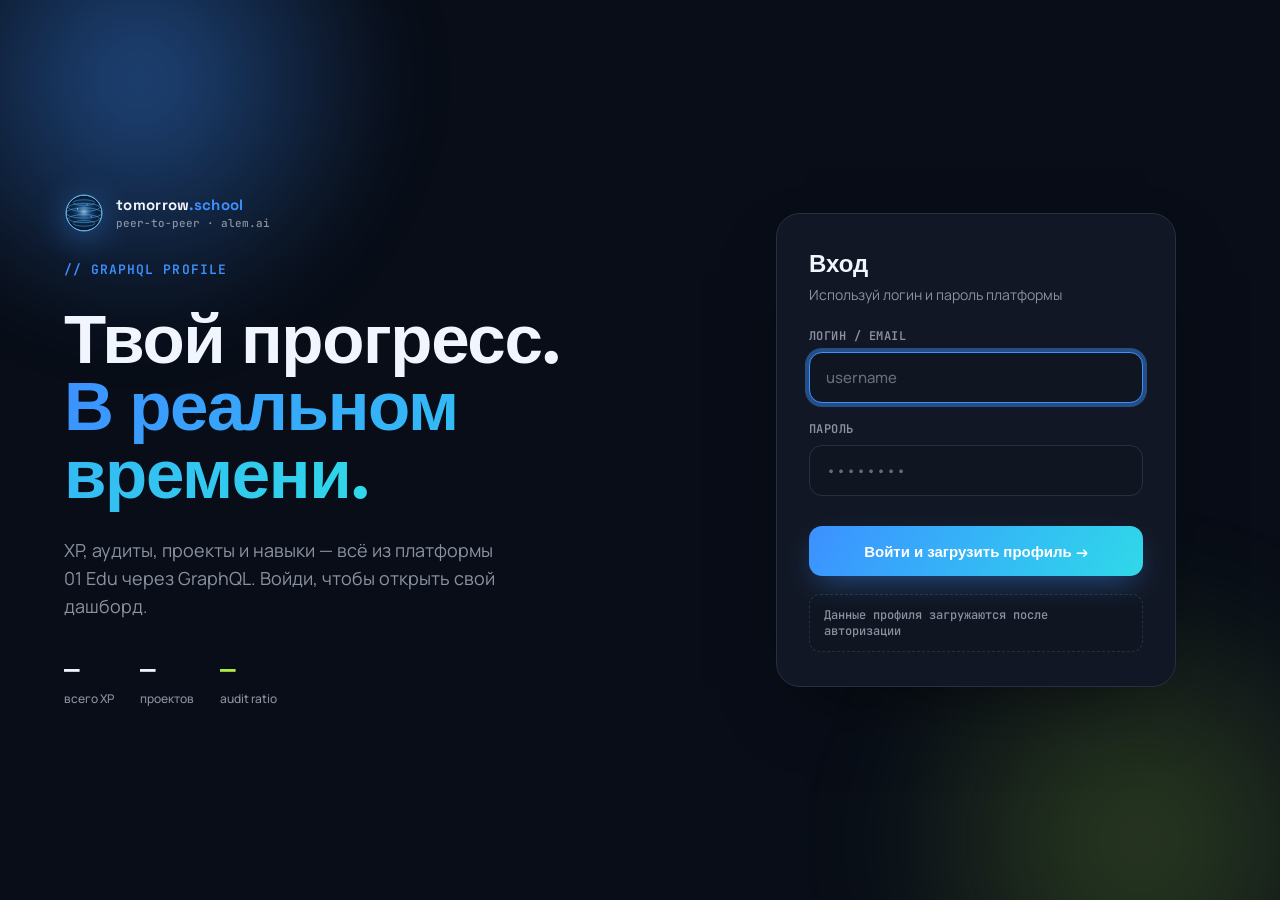
==== index.html @ c32a6bc8 "add snapshots date and minor UI fixes" ====
<!doctype html>
<html lang="ru">
  <head>
    <meta charset="UTF-8">
    <meta name="viewport" content="width=device-width, initial-scale=1.0">
    <meta
      name="description"
      content="Static GraphQL profile dashboard for tomorrow.school."
    >
    <title>GraphQL Profile</title>
    <link rel="icon" href="data:,">
    <link rel="preconnect" href="https://fonts.googleapis.com">
    <link rel="preconnect" href="https://fonts.gstatic.com" crossorigin>
    <link
      href="https://fonts.googleapis.com/css2?family=Space+Grotesk:wght@400;500;600;700&family=Manrope:wght@400;500;600;700;800&family=JetBrains+Mono:wght@400;500;600&display=swap"
      rel="stylesheet"
    >
    <link rel="stylesheet" href="styles.css">
  </head>
  <body>
    <div id="app-root" class="ts-root" data-theme="dark">
      <div class="ambient-glow" aria-hidden="true">
        <div class="glow glow-blue"></div>
        <div class="glow glow-lime"></div>
      </div>

      <section id="login-view" class="login-view" aria-labelledby="login-title">
        <div class="login-copy">
          <div class="brand-mark">
            <div class="globe-logo globe-logo-large" aria-hidden="true">
              <svg viewBox="0 0 100 100" focusable="false">
                <defs>
                  <clipPath id="globe-clip-login"><circle cx="50" cy="50" r="45"></circle></clipPath>
                  <radialGradient id="globe-core-login" cx="50%" cy="46%" r="55%">
                    <stop offset="0%" stop-color="#cfeeff" stop-opacity=".75"></stop>
                    <stop offset="42%" stop-color="#3aa0ff" stop-opacity=".28"></stop>
                    <stop offset="100%" stop-color="#0a1f3d" stop-opacity="0"></stop>
                  </radialGradient>
                </defs>
                <circle cx="50" cy="50" r="45" fill="#0a1c38"></circle>
                <circle cx="50" cy="50" r="38" fill="url(#globe-core-login)"></circle>
                <g clip-path="url(#globe-clip-login)" fill="none" stroke="#5ec8ff" stroke-width="1.3" opacity=".85">
                  <ellipse cx="50" cy="50" rx="45" ry="13"></ellipse>
                  <ellipse cx="50" cy="36" rx="39" ry="10"></ellipse>
                  <ellipse cx="50" cy="64" rx="39" ry="10"></ellipse>
                  <ellipse cx="50" cy="24" rx="27" ry="7"></ellipse>
                  <ellipse cx="50" cy="76" rx="27" ry="7"></ellipse>
                  <ellipse class="meridian meridian-a" cx="50" cy="50" rx="45" ry="45"></ellipse>
                  <ellipse class="meridian meridian-b" cx="50" cy="50" rx="45" ry="45"></ellipse>
                  <ellipse class="meridian meridian-c" cx="50" cy="50" rx="45" ry="45"></ellipse>
                  <ellipse class="meridian meridian-d" cx="50" cy="50" rx="45" ry="45"></ellipse>
                </g>
                <circle cx="50" cy="50" r="45" fill="none" stroke="#7fd4ff" stroke-width="2" opacity=".95"></circle>
                <g clip-path="url(#globe-clip-login)" fill="#aee6ff">
                  <circle class="twinkle twinkle-a" cx="34" cy="40" r="1.6"></circle>
                  <circle class="twinkle twinkle-b" cx="68" cy="58" r="1.4"></circle>
                  <circle class="twinkle twinkle-c" cx="58" cy="29" r="1.2"></circle>
                </g>
              </svg>
            </div>
            <div class="brand-text">
              <div>tomorrow<span>.school</span></div>
              <small>peer-to-peer · alem.ai</small>
            </div>
          </div>

          <p class="code-eyebrow">// GRAPHQL PROFILE</p>
          <h1 id="login-title">Твой прогресс.<br><span>В реальном времени.</span></h1>
          <p class="login-intro">
            XP, аудиты, проекты и навыки — всё из платформы 01&nbsp;Edu через GraphQL.
            Войди, чтобы открыть свой дашборд.
          </p>

          <div class="login-preview" aria-label="Preview stats">
            <div>
              <strong id="login-preview-xp">—</strong>
              <span>всего XP</span>
            </div>
            <div>
              <strong id="login-preview-projects">—</strong>
              <span>проектов</span>
            </div>
            <div>
              <strong id="login-preview-ratio" class="lime">—</strong>
              <span>audit ratio</span>
            </div>
          </div>
        </div>

        <div class="login-panel-wrap">
          <article class="login-card" aria-labelledby="signin-title">
            <h2 id="signin-title">Вход</h2>
            <p>Используй логин и пароль платформы</p>

            <form id="login-form" novalidate aria-describedby="login-error">
              <label for="identifier">ЛОГИН / EMAIL</label>
              <input
                id="identifier"
                name="identifier"
                type="text"
                autocomplete="username"
                placeholder="username"
                required
              >

              <label for="password">ПАРОЛЬ</label>
              <input
                id="password"
                name="password"
                type="password"
                autocomplete="current-password"
                placeholder="••••••••"
                required
              >

              <p id="login-error" class="form-error" role="alert" aria-live="polite"></p>

              <button id="login-button" class="primary-button" type="submit">
                Войти и загрузить профиль →
              </button>
            </form>

            <div class="login-note">Данные профиля загружаются после авторизации</div>
          </article>
        </div>
      </section>

      <section id="loading-view" class="loading-view" aria-labelledby="loading-title" hidden>
        <div class="loading-icon" aria-hidden="true"><span></span></div>
        <h2 id="loading-title" class="visually-hidden">Загрузка профиля</h2>
        <div class="terminal-lines" role="status" aria-live="polite">
          <div id="stage-signin-request" data-stage-state="pending">
            <span>→</span> POST /api/auth/signin <strong>ожидание</strong>
          </div>
          <div id="stage-signin-success" data-stage-state="pending">
            <span>→</span> signin response <strong>ожидание</strong>
          </div>
          <div id="stage-profile-query" data-stage-state="pending">
            <span>→</span> query PROFILE_QUERY { user · audits } <strong>ожидание</strong>
          </div>
          <div id="stage-xp-query" data-stage-state="pending">
            <span>→</span> query XP + optional enrichment <strong>ожидание</strong>
          </div>
          <div id="stage-normalization" data-stage-state="pending">
            <span>→</span> normalize live profile data <strong>ожидание</strong>
          </div>
          <div id="stage-render" data-stage-state="pending">
            <span>→</span> render dashboard <strong class="cursor">ожидание</strong>
          </div>
        </div>
        <div class="loading-bar" aria-hidden="true">
          <div id="loading-progress"></div>
        </div>
      </section>

      <section id="dashboard-view" class="dashboard-view" aria-label="GraphQL profile dashboard" hidden>
        <header class="app-header">
          <div class="header-brand">
            <div class="globe-logo globe-logo-header" aria-hidden="true">
              <svg viewBox="0 0 100 100" focusable="false">
                <defs>
                  <clipPath id="globe-clip-header"><circle cx="50" cy="50" r="45"></circle></clipPath>
                  <radialGradient id="globe-core-header" cx="50%" cy="46%" r="55%">
                    <stop offset="0%" stop-color="#cfeeff" stop-opacity=".75"></stop>
                    <stop offset="42%" stop-color="#3aa0ff" stop-opacity=".28"></stop>
                    <stop offset="100%" stop-color="#0a1f3d" stop-opacity="0"></stop>
                  </radialGradient>
                </defs>
                <circle cx="50" cy="50" r="45" fill="#0a1c38"></circle>
                <circle cx="50" cy="50" r="38" fill="url(#globe-core-header)"></circle>
                <g clip-path="url(#globe-clip-header)" fill="none" stroke="#5ec8ff" stroke-width="1.3" opacity=".85">
                  <ellipse cx="50" cy="50" rx="45" ry="13"></ellipse>
                  <ellipse cx="50" cy="36" rx="39" ry="10"></ellipse>
                  <ellipse cx="50" cy="64" rx="39" ry="10"></ellipse>
                  <ellipse cx="50" cy="24" rx="27" ry="7"></ellipse>
                  <ellipse cx="50" cy="76" rx="27" ry="7"></ellipse>
                  <ellipse class="meridian meridian-a" cx="50" cy="50" rx="45" ry="45"></ellipse>
                  <ellipse class="meridian meridian-b" cx="50" cy="50" rx="45" ry="45"></ellipse>
                  <ellipse class="meridian meridian-c" cx="50" cy="50" rx="45" ry="45"></ellipse>
                  <ellipse class="meridian meridian-d" cx="50" cy="50" rx="45" ry="45"></ellipse>
                </g>
                <circle cx="50" cy="50" r="45" fill="none" stroke="#7fd4ff" stroke-width="2" opacity=".95"></circle>
                <g clip-path="url(#globe-clip-header)" fill="#aee6ff">
                  <circle class="twinkle twinkle-a" cx="34" cy="40" r="1.6"></circle>
                  <circle class="twinkle twinkle-b" cx="68" cy="58" r="1.4"></circle>
                  <circle class="twinkle twinkle-c" cx="58" cy="29" r="1.2"></circle>
                </g>
              </svg>
            </div>
            <div>
              <strong>tomorrow<span>.school</span></strong>
              <small>graphql profile</small>
            </div>
          </div>

          <nav class="tabs" role="tablist" aria-label="Разделы профиля">
            <button id="tab-profile" class="tab-button" type="button" role="tab" data-tab="profile" aria-selected="true" aria-controls="panel-profile">Профиль</button>
            <button id="tab-progress" class="tab-button" type="button" role="tab" data-tab="progress" aria-selected="false" aria-controls="panel-progress" tabindex="-1">Прогресс</button>
            <button id="tab-skills" class="tab-button" type="button" role="tab" data-tab="skills" aria-selected="false" aria-controls="panel-skills" tabindex="-1">Навыки</button>
            <button id="tab-stats" class="tab-button" type="button" role="tab" data-tab="stats" aria-selected="false" aria-controls="panel-stats" tabindex="-1">Статистика</button>
            <button id="tab-board" class="tab-button" type="button" role="tab" data-tab="board" aria-selected="false" aria-controls="panel-board" tabindex="-1">Рейтинг</button>
            <button id="tab-public" class="tab-button" type="button" role="tab" data-tab="public" aria-selected="false" aria-controls="panel-public" tabindex="-1">Публичный</button>
          </nav>

          <div class="header-actions">
            <button id="theme-toggle" class="theme-toggle" type="button" aria-pressed="false" aria-label="Переключить светлую тему">
              <span id="theme-label">DARK</span>
              <span class="switch-track"><span class="switch-knob"></span></span>
            </button>
            <div class="user-mini">
              <div id="header-avatar" class="avatar avatar-small">—</div>
              <button id="logout-button" class="logout-button" type="button" title="Выйти">Выйти</button>
            </div>
          </div>
        </header>

        <main class="dashboard-main">
          <section id="panel-profile" class="tab-panel ts-tab" role="tabpanel" tabindex="0" aria-labelledby="tab-profile">
            <section class="hero-card">
              <div class="hero-copy">
                <div class="mono-accent" data-placeholder tabindex="0" aria-label="Under construction. Placeholder data.">ASTANA · ALEM.AI</div>
                <h1>Привет, <span id="profile-first-name">—</span> 👋</h1>
                <div class="identity-line">
                  <span id="profile-handle">@—</span>
                  <span>·</span>
                  <span id="profile-user-id">#—</span>
                  <span id="profile-rank-pill" class="pill pill-lime" data-placeholder tabindex="0" aria-label="Under construction. Placeholder data.">Assistant developer</span>
                </div>
              </div>
              <div class="level-wrap" data-placeholder tabindex="0" aria-label="Under construction. Placeholder data.">
                <div class="level-copy">
                  <span>УРОВЕНЬ</span>
                  <strong id="level-next-label">до LVL 33</strong>
                  <small id="level-next-note">63.1 kB до апа</small>
                </div>
                <div id="level-ring" class="level-ring" data-ring-target="58">
                  <div><strong id="level-value" data-count-placeholder="32">32</strong><span>LEVEL</span></div>
                </div>
              </div>
            </section>

            <section class="stat-grid">
              <article class="stat-card ts-card">
                <span>ВСЕГО XP</span>
                <strong id="stat-total-xp" data-count-value="0" data-count-decimals="2">0 B</strong>
                <small id="stat-total-xp-raw">0 bytes</small>
              </article>
              <article class="stat-card ts-card" data-placeholder tabindex="0" aria-label="Under construction. Placeholder data.">
                <span>ПРОЕКТОВ ПРОЙДЕНО</span>
                <strong id="stat-projects-passed" data-count-placeholder="47">47</strong>
                <small id="stat-projects-note" class="lime-text">—</small>
              </article>
              <article class="stat-card ts-card">
                <span>AUDIT RATIO</span>
                <strong id="stat-audit-ratio" class="lime-text" data-count-value="0" data-count-decimals="2">0</strong>
                <small id="audit-balance-label">баланс аудитов</small>
              </article>
              <article class="stat-card ts-card">
                <span>ПОСЛЕДНЯЯ XP</span>
                <strong id="stat-latest-xp" class="latest-xp-value cyan-text">No data</strong>
                <small><span id="stat-latest-project">No project</span> · <span id="stat-latest-date">No date</span></small>
              </article>
            </section>

            <section class="triple-grid">
              <article id="current-rank-card" class="rank-card ts-card" data-placeholder tabindex="0" aria-label="Under construction. Placeholder data.">
                <div class="card-head">
                  <span class="card-label"><span class="card-icon">🛡</span><span>ТЕКУЩИЙ РАНГ</span></span>
                  <button class="link-button" type="button" data-tab-link="progress">все ранги →</button>
                </div>
                <strong id="current-rank-value">Assistant developer</strong>
                <div>
                  <div class="progress-label"><span id="next-rank-label">до ранга Basic developer</span><span id="next-rank-distance">8 уровня</span></div>
                  <div class="mini-progress"><span id="next-rank-progress" class="ts-fill" style="width: 58%"></span></div>
                </div>
              </article>
              <article class="compact-card ts-card" data-placeholder tabindex="0" aria-label="Under construction. Placeholder data.">
                <span class="card-label"><span class="card-icon">⚑</span><span>CHECKPOINT</span></span>
                <strong id="checkpoint-value">100</strong>
                <small id="checkpoint-note">контрольный уровень</small>
              </article>
              <article class="compact-card ts-card" data-placeholder tabindex="0" aria-label="Under construction. Placeholder data.">
                <span class="card-label"><span class="card-icon">⚙</span><span>ПОСЛЕДНИЙ НАВЫК</span></span>
                <strong id="last-skill-value" class="last-skill-value cyan-text">AI</strong>
                <small id="last-skill-note">недавно прокачан</small>
              </article>
            </section>

            <section class="profile-two-col">
              <article id="audit-card" class="audit-card ts-card">
                <div class="section-title-row">
                  <h2>Аудиты</h2>
                  <span>отдано / получено</span>
                </div>
                <div class="audit-ratio-row">
                  <strong id="audit-big-ratio">0</strong>
                  <div class="audit-status">
                    <span id="audit-status-pill"><i></i><b id="audit-status-text">Баланс аудитов</b></span>
                    <p id="audit-status-note">Данные будут рассчитаны после загрузки профиля.</p>
                  </div>
                </div>
                <div class="audit-legend">
                  <span><i class="red"></i>&lt; 0.5</span>
                  <span><i class="yellow"></i>0.6–0.8</span>
                  <span><i class="green"></i>&gt; 0.8</span>
                </div>
                <div class="audit-bar">
                  <div class="progress-label"><span>Сделано (отдано)</span><span id="audit-up-value">0 B</span></div>
                  <div class="mini-progress"><span id="audit-up-bar" class="ts-fill"></span></div>
                </div>
                <div class="audit-bar">
                  <div class="progress-label"><span>Получено</span><span id="audit-down-value">0 B</span></div>
                  <div class="mini-progress cyan-fill"><span id="audit-down-bar" class="ts-fill"></span></div>
                </div>
              </article>

              <article class="info-card">
                <h2>Профиль</h2>
                <dl>
                  <div><dt>Логин</dt><dd id="info-login">—</dd></div>
                  <div><dt>ID</dt><dd id="info-id">#—</dd></div>
                  <div data-placeholder tabindex="0" aria-label="Under construction. Placeholder data."><dt>Кампус</dt><dd id="profile-campus">Astana</dd></div>
                  <div data-placeholder tabindex="0" aria-label="Under construction. Placeholder data."><dt>Когорта</dt><dd id="profile-cohort">Бассейн #3</dd></div>
                </dl>
              </article>
            </section>
          </section>

          <section id="panel-progress" class="tab-panel ts-tab" role="tabpanel" tabindex="0" aria-labelledby="tab-progress" hidden>
            <div class="panel-heading">
              <div>
                <p>// ТРАЕКТОРИЯ</p>
                <h2>Прогресс и ранги</h2>
              </div>
              <span>путь по curriculum · Astana</span>
            </div>
            <div id="progress-warning" class="warning-strip" data-placeholder tabindex="0" aria-label="Under construction. Placeholder data.">
              <span>⚠️</span>
              <strong>Твой текущий уровень (32) ниже минимально ожидаемого (42) на этот месяц — стоит ускориться.</strong>
            </div>
            <section class="wide-card" data-placeholder tabindex="0" aria-label="Under construction. Placeholder data.">
              <h3>Лестница рангов</h3>
              <div id="rank-ladder" class="rank-ladder">
                <div><i class="done"></i><strong>Aspiring developer</strong><span>≥ LVL 0</span><em>пройдено</em></div>
                <div><i class="done"></i><strong>Beginner developer</strong><span>≥ LVL 10</span><em>пройдено</em></div>
                <div><i class="done"></i><strong>Apprentice developer</strong><span>≥ LVL 20</span><em>пройдено</em></div>
                <div><i class="current"></i><strong>Assistant developer</strong><span>≥ LVL 30</span><em>сейчас</em></div>
                <div><i></i><strong>Basic developer</strong><span>≥ LVL 40</span></div>
                <div><i></i><strong>Junior developer</strong><span>≥ LVL 50</span></div>
              </div>
            </section>
            <section class="wide-card forecast-card" data-placeholder tabindex="0" aria-label="Under construction. Placeholder data.">
              <h3>Прогноз по месяцам</h3>
              <p>Минимальные и ожидаемые значения, чтобы не отставать от программы</p>
              <div id="forecast-table" class="forecast-table">
                <div class="forecast-head"><span>МЕТРИКА</span><span>СЕЙЧАС</span><span>ЭТОТ МЕСЯЦ</span><span>СЛЕД. МЕСЯЦ</span></div>
                <div><span>⬆ Уровень</span><strong>32</strong><span>мин 42 · ожид 54</span><span>мин 45 · ожид 59</span></div>
                <div><span>⚑ Checkpoint</span><strong class="lime-text">100</strong><span>40</span><span>40</span></div>
                <div><span>🛡 Ранг</span><strong>Assistant</strong><span>Basic developer</span><span>Basic developer</span></div>
              </div>
            </section>
            <section class="wide-card" data-placeholder tabindex="0" aria-label="Under construction. Placeholder data.">
              <div class="section-title-row"><h3>Таймлайн уровней</h3><span>мин · ожид · checkpoint</span></div>
              <p class="muted-copy">«Сейчас» подсвечен — прокрути, чтобы увидеть весь путь</p>
              <div id="timeline-row" class="timeline-row">
                <div><span>Мар 25</span><strong>0</strong><strong>0</strong><strong>0</strong></div>
                <div><span>Апр 25</span><strong>5</strong><strong>7</strong><strong>0</strong></div>
                <div><span>Май 25</span><strong>6</strong><strong>10</strong><strong>0</strong></div>
                <div><span>Июн 25</span><strong>9</strong><strong>13</strong><strong>0</strong></div>
                <div><span>Июл 25</span><strong>12</strong><strong>17</strong><strong>10</strong></div>
                <div><span>Авг 25</span><strong>15</strong><strong>18</strong><strong>20</strong></div>
                <div><span>Сен 25</span><strong>17</strong><strong>20</strong><strong>20</strong></div>
                <div><span>Окт 25</span><strong>20</strong><strong>23</strong><strong>30</strong></div>
                <div><span>Ноя 25</span><strong>23</strong><strong>27</strong><strong>30</strong></div>
                <div><span>Дек 25</span><strong>28</strong><strong>34</strong><strong>30</strong></div>
                <div><span>Янв 26</span><strong>33</strong><strong>38</strong><strong>40</strong></div>
                <div><span>Фев 26</span><strong>34</strong><strong>38</strong><strong>40</strong></div>
                <div><span>Мар 26</span><strong>37</strong><strong>41</strong><strong>40</strong></div>
                <div><span>Апр 26</span><strong>39</strong><strong>53</strong><strong>40</strong></div>
                <div class="current"><span>Май 26</span><strong>42</strong><strong>54</strong><strong>40</strong></div>
                <div><span>Июн 26</span><strong>45</strong><strong>59</strong><strong>40</strong></div>
              </div>
            </section>
          </section>

          <section id="panel-skills" class="tab-panel ts-tab" role="tabpanel" tabindex="0" aria-labelledby="tab-skills" hidden>
            <div class="panel-heading">
              <div>
                <p>// КОМПЕТЕНЦИИ</p>
                <h2>Навыки и технологии</h2>
              </div>
              <span>счётчики по подтверждённым объектам</span>
            </div>
            <section class="two-chart-grid" data-placeholder tabindex="0" aria-label="Under construction. Placeholder data.">
              <article class="wide-card radar-card"><h3>Технические навыки</h3><div id="tech-radar"></div></article>
              <article class="wide-card radar-card"><h3>Технологии</h3><div id="technology-radar"></div></article>
            </section>
            <div class="tier-legend" data-placeholder tabindex="0" aria-label="Under construction. Placeholder data.">
              <span>ТИРЫ:</span>
              <strong class="tier-none">—</strong>
            </div>
            <section data-placeholder tabindex="0" aria-label="Under construction. Placeholder data.">
              <h3 class="subhead">Технические навыки</h3>
              <p class="muted-copy">То, что ты освоил из проектов, пиков и экзаменов</p>
              <div id="technical-skill-grid" class="skill-card-grid skill-card-grid-tech">
                <article class="skill-card ts-card"><div><strong>Elementary programming</strong><span>59/59</span></div><em class="tier-none">—</em><i class="ts-fill" style="width: 100%"></i></article>
                <article class="skill-card ts-card"><div><strong>Back-end</strong><span>15/25</span></div><em class="tier-none">—</em><i class="ts-fill" style="width: 60%"></i></article>
                <article class="skill-card ts-card"><div><strong>Front-end</strong><span>9/20</span></div><em class="tier-none">—</em><i class="ts-fill" style="width: 45%"></i></article>
                <article class="skill-card ts-card"><div><strong>Elementary algorithms</strong><span>6/14</span></div><em class="tier-none">—</em><i class="ts-fill" style="width: 43%"></i></article>
                <article class="skill-card ts-card"><div><strong>AI</strong><span>5/25</span></div><em class="tier-none">—</em><i class="ts-fill" style="width: 20%"></i></article>
                <article class="skill-card ts-card"><div><strong>TCP/IP</strong><span>1/6</span></div><em class="tier-none">—</em><i class="ts-fill" style="width: 17%"></i></article>
                <article class="skill-card ts-card"><div><strong>Statistics</strong><span>2/2</span></div><em class="tier-none">—</em><i class="ts-fill" style="width: 100%"></i></article>
                <article class="skill-card ts-card"><div><strong>Game programming</strong><span>4/20</span></div><em class="tier-none">—</em><i class="ts-fill" style="width: 20%"></i></article>
                <article class="skill-card ts-card"><div><strong>System administration</strong><span>4/13</span></div><em class="tier-none">—</em><i class="ts-fill" style="width: 31%"></i></article>
                <article class="skill-card ts-card"><div><strong>Cybersecurity</strong><span>0/9</span></div><em class="tier-none">—</em><i class="ts-fill" style="width: 0"></i></article>
              </div>
            </section>
            <section data-placeholder tabindex="0" aria-label="Under construction. Placeholder data.">
              <h3 class="subhead">Технологии</h3>
              <p class="muted-copy">Языки, фреймворки и платформы из проектов</p>
              <div id="technology-skill-grid" class="skill-card-grid skill-card-grid-techno">
                <article class="skill-card ts-card"><div><strong>Go</strong><span>19/22</span></div><em class="tier-none">—</em><i class="ts-fill" style="width: 86%"></i></article>
                <article class="skill-card ts-card"><div><strong>Git</strong><span>1/1</span></div><em class="tier-none">—</em><i class="ts-fill" style="width: 100%"></i></article>
                <article class="skill-card ts-card"><div><strong>JavaScript</strong><span>3/7</span></div><em class="tier-none">—</em><i class="ts-fill" style="width: 43%"></i></article>
                <article class="skill-card ts-card"><div><strong>HTML</strong><span>6/8</span></div><em class="tier-none">—</em><i class="ts-fill" style="width: 75%"></i></article>
                <article class="skill-card ts-card"><div><strong>SQL</strong><span>1/3</span></div><em class="tier-none">—</em><i class="ts-fill" style="width: 33%"></i></article>
                <article class="skill-card ts-card"><div><strong>CSS</strong><span>2/4</span></div><em class="tier-none">—</em><i class="ts-fill" style="width: 50%"></i></article>
                <article class="skill-card ts-card"><div><strong>Unix</strong><span>2/12</span></div><em class="tier-none">—</em><i class="ts-fill" style="width: 17%"></i></article>
                <article class="skill-card ts-card"><div><strong>Docker</strong><span>2/13</span></div><em class="tier-none">—</em><i class="ts-fill" style="width: 15%"></i></article>
                <article class="skill-card ts-card"><div><strong>Rust</strong><span>0/6</span></div><em class="tier-none">—</em><i class="ts-fill" style="width: 0"></i></article>
                <article class="skill-card ts-card"><div><strong>GraphQL</strong><span>0/1</span></div><em class="tier-none">—</em><i class="ts-fill" style="width: 0"></i></article>
              </div>
            </section>
          </section>

          <section id="panel-stats" class="tab-panel ts-tab" role="tabpanel" tabindex="0" aria-labelledby="tab-stats" hidden>
            <div class="panel-heading">
              <div>
                <p>// АНАЛИТИКА</p>
                <h2>Статистика</h2>
              </div>
              <span>XP, аудиты и распределение по потокам</span>
            </div>
            <section class="wide-card">
              <div class="section-title-row">
                <h3>Карта активности</h3>
                <span id="activity-summary">0 активных дней · 0 недель · по XP</span>
              </div>
              <div id="activity-heatmap" class="heatmap-wrap"></div>
            </section>
            <section class="wide-card">
              <div class="section-title-row">
                <h3>Накопленный XP</h3>
                <span>кумулятивно · все транзакции</span>
              </div>
              <div id="cumulative-chart" class="chart-box"></div>
            </section>
            <section class="stats-split stats-main-grid">
              <article class="wide-card">
                <h3>XP по проектам</h3>
                <div id="project-chart" class="project-chart-box"></div>
              </article>
              <article class="wide-card audit-radial-card">
                <h3>Audit ratio</h3>
                <div class="radial-wrap">
                  <div id="audit-radial"></div>
                  <div class="radial-center">
                    <strong id="radial-ratio">0</strong>
                    <span>ratio</span>
                  </div>
                </div>
                <div class="radial-legend">
                  <span><i></i>Сделано</span>
                  <span><i></i>Получено</span>
                </div>
              </article>
            </section>
            <section class="stats-split stats-skills-grid">
              <article class="wide-card radar-card" data-placeholder tabindex="0" aria-label="Under construction. Placeholder data.">
                <h3>Навыки</h3>
                <div id="stats-skills-radar"></div>
              </article>
              <article class="wide-card" data-placeholder tabindex="0" aria-label="Under construction. Placeholder data.">
                <h3>Разбивка навыков</h3>
                <div id="skill-breakdown" class="breakdown-list">
                  <div><span>Golang</span><i><b class="ts-fill" style="width: 88%"></b></i><strong>88</strong></div>
                  <div><span>JavaScript</span><i><b class="ts-fill" style="width: 78%"></b></i><strong>78</strong></div>
                  <div><span>Rust</span><i><b class="ts-fill" style="width: 54%"></b></i><strong>54</strong></div>
                  <div><span>Algorithms</span><i><b class="ts-fill" style="width: 70%"></b></i><strong>70</strong></div>
                  <div><span>SQL</span><i><b class="ts-fill" style="width: 62%"></b></i><strong>62</strong></div>
                  <div><span>HTML/CSS</span><i><b class="ts-fill" style="width: 82%"></b></i><strong>82</strong></div>
                </div>
              </article>
            </section>
            <section class="wide-card" data-placeholder tabindex="0" aria-label="Under construction. Placeholder data.">
              <div class="section-title-row">
                <h3>Ты против потока</h3>
                <span id="compare-legend" class="compare-legend">
                  <span><i class="solid"></i>ты · 1.28 MB</span>
                  <span><i class="dashed"></i>средний студент · 540 kB</span>
                </span>
              </div>
              <p class="muted-copy">Накопленный XP в сравнении со средним по всем потокам</p>
              <div id="compare-chart"></div>
            </section>
            <section class="wide-card" data-placeholder tabindex="0" aria-label="Under construction. Placeholder data.">
              <div class="section-title-row">
                <h3>Распределение студентов по XP</h3>
                <span class="segmented distribution-controls">
                  <button type="button" class="active" data-distribution-mode="all">Все потоки</button>
                  <button type="button" data-distribution-mode="batch">Batch 3</button>
                </span>
              </div>
              <p class="muted-copy">Твой диапазон XP подсвечен — видно, где ты в общей массе</p>
              <div class="range-row">
                <span>КОЛ-ВО ДИАПАЗОНОВ</span>
                <input id="histogram-bins" type="range" min="20" max="100" step="5" value="50">
                <strong id="histogram-bins-label">50</strong>
              </div>
              <div id="distribution-chart"></div>
            </section>
          </section>

          <section id="panel-board" class="tab-panel ts-tab" role="tabpanel" tabindex="0" aria-labelledby="tab-board" hidden>
            <div class="panel-heading">
              <div>
                <p>// СООБЩЕСТВО</p>
                <h2>Общий рейтинг</h2>
              </div>
              <span id="board-count-title">все потоки · 507 студентов</span>
            </div>
            <div class="chip-row" data-placeholder tabindex="0" aria-label="Under construction. Placeholder data.">
              <button type="button" class="active" data-board-filter="all">Все batch</button>
              <button type="button" data-board-filter="Batch 1">Batch 1</button>
              <button type="button" data-board-filter="Batch 10">Batch 10</button>
              <button type="button" data-board-filter="Batch 11">Batch 11</button>
              <button type="button" data-board-filter="Batch 12">Batch 12</button>
              <button type="button" data-board-filter="Batch 13">Batch 13</button>
              <button type="button" data-board-filter="Batch 2">Batch 2</button>
              <button type="button" data-board-filter="Batch 3">Batch 3</button>
              <button type="button" data-board-filter="Batch 4">Batch 4</button>
              <button type="button" data-board-filter="Batch 5">Batch 5</button>
              <button type="button" data-board-filter="Batch 6">Batch 6</button>
              <button type="button" data-board-filter="Batch 7">Batch 7</button>
              <button type="button" data-board-filter="Batch 8">Batch 8</button>
              <button type="button" data-board-filter="Batch 9">Batch 9</button>
              <button type="button" data-board-filter="Staff">Staff</button>
            </div>
            <div id="board-count-note" class="board-note" data-placeholder tabindex="0" aria-label="Under construction. Placeholder data.">Статичный snapshot dashboard · показано: 507</div>
            <section class="leaderboard-card" data-placeholder tabindex="0" aria-label="Under construction. Placeholder data.">
              <div class="leaderboard-table">
                <div class="leader-head"><span>РАНГ</span><span></span><span>СТУДЕНТ</span><span>УР.</span><span>XP</span><span>ЧАСЫ</span><span>ПРОЕКТ</span><span>ТРЕНД</span></div>
                <div id="leaderboard-rows" class="leaderboard-rows"></div>
              </div>
            </section>
          </section>

          <section id="panel-public" class="tab-panel ts-tab public-panel" role="tabpanel" tabindex="0" aria-labelledby="tab-public" hidden>
            <div class="panel-heading">
              <div>
                <p>// ВИТРИНА</p>
                <h2>Публичный профиль</h2>
              </div>
              <span>так тебя видят команды</span>
            </div>
            <div class="notice-strip" data-placeholder tabindex="0" aria-label="Under construction. Placeholder data.">
              <span>👁</span>
              <strong>Предпросмотр — так твой профиль видят другие студенты и команды.</strong>
            </div>
            <section class="public-hero">
              <div id="public-avatar" class="avatar avatar-large">—</div>
              <div class="public-main">
                <h1 id="public-name">—</h1>
                <div><span id="public-handle">@—</span><span id="public-meta" data-placeholder tabindex="0" aria-label="Under construction. Placeholder data.">· Batch 3 · Astana</span></div>
                <p id="public-availability" data-placeholder tabindex="0" aria-label="Under construction. Placeholder data."><i></i>Доступен для команды</p>
              </div>
              <div class="public-stats">
                <div data-placeholder tabindex="0" aria-label="Under construction. Placeholder data."><strong id="public-level">32</strong><span>уровень</span></div>
                <div><strong id="public-total-xp">0 B</strong><span>всего XP</span></div>
                <div><strong id="public-audit-ratio" class="lime-text">0</strong><span>audit ratio</span></div>
              </div>
            </section>
            <section class="wide-card" data-placeholder tabindex="0" aria-label="Under construction. Placeholder data.">
              <div class="section-title-row"><h3>Командная работа</h3><span>по совместным проектам и аудитам</span></div>
              <div id="team-tags" class="team-tags">
                <div><span>🤝</span><strong>Командный игрок</strong><small>22 совместных проекта</small></div>
                <div><span>⚖️</span><strong>Честный аудитор</strong><small>48 проведённых аудитов</small></div>
                <div><span>⚡</span><strong>Серия 14 дней</strong><small>активность подряд</small></div>
              </div>
              <div id="team-rank" class="team-rank">
                <div class="team-rank-title"><span class="team-rank-emoji">🥷</span><div><strong>Network Ninja</strong><span>работал с 30+ разными студентами</span></div></div>
                <div class="team-rank-score"><b>34</b><span>человек в команде</span></div>
                <i><span class="ts-fill" style="width: 68%"></span></i>
                <p>След. ранг <strong>Teamwork Titan</strong> — поработай с 50 студентами (осталось 16)</p>
              </div>
              <div id="friend-grid" class="friend-grid">
                <div>
                  <h4>ЧАЩЕ ВСЕГО РАБОТАЛ С</h4>
                  <p><i class="friend-madina">MA</i><span>Madina Altynbek<small>@maltynbek</small></span><b>9 проектов</b></p>
                  <p><i class="friend-timur">TK</i><span>Timur Kim<small>@tkim</small></span><b>7 проектов</b></p>
                  <p><i class="friend-sofia">SL</i><span>Sofia Lee<small>@slee</small></span><b>6 проектов</b></p>
                </div>
                <div>
                  <h4>НОВЫЕ НАПАРНИКИ</h4>
                  <p><i class="friend-bekzat">BO</i><span>Bekzat Orynbek<small>@borynbek</small></span><b>на graphql</b></p>
                  <p><i class="friend-aigerim">AO</i><span>Aigerim Onalbaeva<small>@aonalba</small></span><b>на real-time-forum</b></p>
                  <div class="extra-award"><span>Доп. награды за аудит</span><strong>+148 kB</strong></div>
                </div>
              </div>
            </section>
            <section class="wide-card radar-card" data-placeholder tabindex="0" aria-label="Under construction. Placeholder data.">
              <div class="section-title-row">
                <h3>Навыки</h3>
                <span class="segmented public-radar-controls">
                  <button type="button" class="active" data-public-radar="top">Топ</button>
                  <button type="button" data-public-radar="all">Все</button>
                </span>
              </div>
              <div id="public-radar"></div>
            </section>
          </section>
        </main>
      </section>
    </div>

    <script type="module" src="js/app.js?v=20260628-live-data7"></script>
  </body>
</html>
---- styles.css ----
* {
  box-sizing: border-box;
}

html,
body {
  margin: 0;
  padding: 0;
}

html {
  min-width: 320px;
}

body {
  min-width: 320px;
  min-height: 100vh;
  font-family: "Manrope", system-ui, sans-serif;
  background: oklch(0.16 0.022 264);
}

button,
input {
  font: inherit;
}

button {
  color: inherit;
}

button:not(:disabled) {
  cursor: pointer;
}

button:disabled,
input:disabled {
  cursor: wait;
  opacity: 0.68;
}

input::placeholder {
  color: var(--muted);
  opacity: 0.7;
}

input:focus {
  outline: none;
}

:focus-visible {
  outline: 3px solid var(--blue-a);
  outline-offset: 3px;
}

h1,
h2,
h3,
h4,
p {
  margin-top: 0;
}

.visually-hidden {
  position: absolute;
  width: 1px;
  height: 1px;
  padding: 0;
  margin: -1px;
  overflow: hidden;
  clip: rect(0, 0, 0, 0);
  white-space: nowrap;
  border: 0;
}

.ts-root {
  --bg: oklch(0.16 0.022 264);
  --bg2: oklch(0.195 0.026 264);
  --card: oklch(0.205 0.028 264);
  --card2: oklch(0.235 0.03 264);
  --brd: oklch(0.31 0.035 264);
  --grid: oklch(0.34 0.03 264 / 0.55);
  --text: oklch(0.97 0.012 264);
  --muted: oklch(0.66 0.025 264);
  --blue: oklch(0.66 0.185 257);
  --blue-a: oklch(0.66 0.185 257 / 0.45);
  --cyan: oklch(0.81 0.13 205);
  --lime: oklch(0.87 0.2 128);
  --lime-a: oklch(0.87 0.2 128 / 0.22);
  --red: oklch(0.64 0.21 25);
  --yellow: oklch(0.8 0.15 85);
  --orange: oklch(0.72 0.18 55);
  --audit-color: var(--lime);
  --audit-tint: var(--lime-a);
  position: relative;
  min-height: 100vh;
  overflow-x: hidden;
  color: var(--text);
  background: var(--bg);
  color-scheme: dark;
}

.ts-root[data-theme="light"] {
  --bg: oklch(0.965 0.008 264);
  --bg2: oklch(0.985 0.005 264);
  --card: oklch(1 0 0);
  --card2: oklch(0.975 0.006 264);
  --brd: oklch(0.9 0.012 264);
  --grid: oklch(0.86 0.015 264 / 0.9);
  --text: oklch(0.24 0.03 264);
  --muted: oklch(0.52 0.025 264);
  --blue: oklch(0.55 0.21 257);
  --blue-a: oklch(0.55 0.21 257 / 0.28);
  --cyan: oklch(0.6 0.13 205);
  --lime: oklch(0.66 0.17 128);
  --lime-a: oklch(0.66 0.17 128 / 0.2);
  color-scheme: light;
}

.ambient-glow {
  position: fixed;
  inset: 0;
  z-index: 0;
  overflow: hidden;
  pointer-events: none;
}

.glow {
  position: absolute;
  border-radius: 50%;
  filter: blur(40px);
  animation: ts-float 14s ease-in-out infinite;
}

.glow-blue {
  top: -180px;
  left: -120px;
  width: 520px;
  height: 520px;
  background: radial-gradient(circle, var(--blue-a), transparent 70%);
}

.glow-lime {
  right: -140px;
  bottom: -220px;
  width: 560px;
  height: 560px;
  background: radial-gradient(circle, var(--lime-a), transparent 70%);
  filter: blur(50px);
  animation-duration: 18s;
  animation-direction: reverse;
}

.login-view {
  position: relative;
  z-index: 1;
  display: grid;
  grid-template-columns: 1.05fr 0.95fr;
  min-height: 100vh;
}

.login-copy {
  display: flex;
  flex-direction: column;
  justify-content: center;
  gap: 28px;
  min-width: 0;
  padding: 6vw 5vw;
}

.brand-mark,
.header-brand,
.user-mini,
.theme-toggle,
.identity-line,
.card-head,
.section-title-row,
.progress-label,
.radial-legend,
.range-row {
  display: flex;
  align-items: center;
}

.brand-mark {
  gap: 12px;
}

.brand-text,
.header-brand > div:last-child {
  line-height: 1.05;
}

.brand-text div,
.header-brand strong {
  font: 700 15px "Space Grotesk", sans-serif;
  letter-spacing: 0.02em;
}

.header-brand strong {
  font-size: 14px;
}

.brand-text span,
.header-brand span {
  color: var(--blue);
}

.brand-text small,
.header-brand small {
  display: block;
  margin-top: 2px;
  color: var(--muted);
  font: 500 11px "JetBrains Mono", monospace;
}

.header-brand small {
  font-size: 10px;
}

.globe-logo {
  flex-shrink: 0;
  filter: drop-shadow(0 6px 16px var(--blue-a));
}

.globe-logo svg {
  display: block;
  width: 100%;
  height: 100%;
  overflow: visible;
}

.globe-logo-large {
  width: 40px;
  height: 40px;
}

.globe-logo-header {
  width: 34px;
  height: 34px;
}

.meridian {
  animation: ts-mer 7s linear infinite;
  transform-box: fill-box;
  transform-origin: center;
}

.meridian-b {
  animation-delay: -1.75s;
}

.meridian-c {
  animation-delay: -3.5s;
}

.meridian-d {
  animation-delay: -5.25s;
}

.twinkle {
  animation: ts-tw 2.4s ease-in-out infinite;
}

.twinkle-b {
  animation-duration: 3.1s;
  animation-delay: -1s;
}

.twinkle-c {
  animation-duration: 2.8s;
  animation-delay: -1.6s;
}

.code-eyebrow,
.mono-accent,
.panel-heading p {
  color: var(--blue);
  font: 600 12px "JetBrains Mono", monospace;
  letter-spacing: 0.12em;
}

.code-eyebrow {
  margin: 0;
  font-size: 13px;
  letter-spacing: 0.08em;
}

.login-copy h1 {
  margin: 0;
  font: 700 clamp(40px, 5.4vw, 76px) / 0.98 "Space Grotesk", sans-serif;
  letter-spacing: -0.02em;
}

.login-copy h1 span {
  color: transparent;
  background: linear-gradient(120deg, var(--blue), var(--cyan));
  background-clip: text;
  -webkit-background-clip: text;
}

.login-intro {
  max-width: 440px;
  margin: 0;
  color: var(--muted);
  font: 400 18px/1.55 "Manrope", sans-serif;
}

.login-preview {
  display: flex;
  flex-wrap: wrap;
  gap: 26px;
  margin-top: 4px;
}

.login-preview strong {
  display: block;
  color: var(--text);
  font: 600 26px "JetBrains Mono", monospace;
}

.login-preview span {
  display: block;
  margin-top: 3px;
  color: var(--muted);
  font: 500 12px "Manrope", sans-serif;
}

.lime,
.lime-text {
  color: var(--lime) !important;
}

.cyan-text {
  color: var(--cyan) !important;
}

.login-panel-wrap {
  display: flex;
  align-items: center;
  justify-content: center;
  min-width: 0;
  padding: 5vw 4vw;
}

.login-card {
  width: 100%;
  max-width: 400px;
  padding: 34px 32px;
  border: 1px solid var(--brd);
  border-radius: 24px;
  background: var(--card);
  box-shadow: 0 30px 70px -30px rgb(0 0 0 / 50%);
}

.login-card h2 {
  margin: 0 0 6px;
  font: 600 24px "Space Grotesk", sans-serif;
}

.login-card p {
  margin: 0 0 24px;
  color: var(--muted);
  font: 400 14px "Manrope", sans-serif;
}

.login-card form {
  display: grid;
}

.login-card label {
  color: var(--muted);
  font: 600 12px "JetBrains Mono", monospace;
  letter-spacing: 0.04em;
}

.login-card input {
  width: 100%;
  min-height: 48px;
  margin: 8px 0 18px;
  padding: 14px 16px;
  border: 1px solid var(--brd);
  border-radius: 13px;
  color: var(--text);
  background: var(--bg2);
  font: 500 15px "Manrope", sans-serif;
  transition: border 0.15s, box-shadow 0.15s;
}

#password {
  margin-bottom: 8px;
}

.login-card input:focus {
  border-color: var(--blue);
  box-shadow: 0 0 0 4px var(--blue-a);
}

.form-error {
  min-height: 0;
  margin: 0 !important;
  color: oklch(0.7 0.18 25) !important;
  font: 500 13px "Manrope", sans-serif !important;
}

.form-error:empty {
  display: none;
}

.form-error:not(:empty) {
  display: block;
  margin: 6px 2px 0 !important;
}

.primary-button {
  width: 100%;
  min-height: 50px;
  margin-top: 22px;
  padding: 15px;
  border: 0;
  border-radius: 13px;
  color: #fff;
  background: linear-gradient(120deg, var(--blue), var(--cyan));
  box-shadow: 0 12px 30px -8px var(--blue-a);
  font: 600 15px "Space Grotesk", sans-serif;
  transition: transform 0.12s, opacity 0.12s;
}

.primary-button:hover:not(:disabled) {
  transform: translateY(-2px);
}

.primary-button:active:not(:disabled) {
  transform: translateY(0);
}

.login-note {
  margin-top: 18px;
  padding: 12px 14px;
  border: 1px dashed var(--brd);
  border-radius: 11px;
  color: var(--muted);
  background: var(--bg2);
  font: 500 12px "JetBrains Mono", monospace;
}

.loading-view {
  position: relative;
  z-index: 1;
  display: flex;
  min-height: 100vh;
  flex-direction: column;
  align-items: center;
  justify-content: center;
  gap: 30px;
  padding: 24px;
}

[hidden] {
  display: none !important;
}

.loading-icon {
  display: grid;
  width: 64px;
  height: 64px;
  place-items: center;
  border-radius: 18px;
  background: linear-gradient(135deg, var(--blue), var(--cyan));
  animation: ts-pulse 1.4s ease-in-out infinite;
}

.loading-icon span {
  width: 22px;
  height: 22px;
  border: 3px solid rgb(255 255 255 / 35%);
  border-top-color: #fff;
  border-radius: 50%;
  animation: ts-spin 0.8s linear infinite;
}

.terminal-lines {
  width: min(520px, 86vw);
  color: var(--muted);
  font: 500 13px/1.9 "JetBrains Mono", monospace;
}

.terminal-lines div {
  min-height: 24px;
}

.terminal-lines span {
  color: var(--blue);
}

.terminal-lines strong {
  color: var(--muted);
  font-weight: 600;
}

.terminal-lines [data-stage-state="active"] span,
.terminal-lines [data-stage-state="done"] span,
.terminal-lines [data-stage-state="done"] strong {
  color: var(--lime);
}

.terminal-lines [data-stage-state="active"] strong {
  color: var(--blue);
}

.terminal-lines [data-stage-state="error"] span,
.terminal-lines [data-stage-state="error"] strong {
  color: var(--red);
}

.terminal-lines [data-stage-state="skipped"] strong {
  color: var(--cyan);
}

.cursor::after {
  content: "▋";
  margin-left: 3px;
  animation: ts-blink 1s step-end infinite;
}

.loading-bar {
  width: min(520px, 86vw);
  height: 6px;
  overflow: hidden;
  border-radius: 6px;
  background: var(--grid);
}

.loading-bar div {
  width: 0;
  height: 100%;
  border-radius: 6px;
  background: linear-gradient(90deg, var(--blue), var(--cyan));
  transition: width 0.32s ease-out;
}

.dashboard-view {
  position: relative;
  z-index: 1;
}

.app-header {
  position: sticky;
  top: 0;
  z-index: 20;
  display: flex;
  align-items: center;
  justify-content: space-between;
  gap: 16px;
  padding: 14px clamp(16px, 4vw, 40px);
  border-bottom: 1px solid var(--brd);
  background: color-mix(in oklch, var(--bg) 78%, transparent);
  backdrop-filter: blur(14px);
}

.header-brand {
  flex: 0 0 auto;
  gap: 11px;
}

.tabs {
  display: flex;
  max-width: 100%;
  gap: 4px;
  overflow-x: auto;
  padding: 5px;
  border: 1px solid var(--brd);
  border-radius: 14px;
  background: var(--bg2);
  scrollbar-width: none;
}

.tabs::-webkit-scrollbar {
  display: none;
}

.tab-button {
  flex: 0 0 auto;
  padding: 9px 16px;
  border: 0;
  border-radius: 10px;
  color: var(--muted);
  background: transparent;
  font: 600 13px "Space Grotesk", sans-serif;
  white-space: nowrap;
  transition: color 0.2s, background 0.2s, box-shadow 0.2s;
}

.tab-button[aria-selected="true"] {
  color: #fff;
  background: var(--blue);
  box-shadow: 0 8px 20px -6px var(--blue-a);
}

.header-actions {
  display: flex;
  align-items: center;
  flex: 0 0 auto;
  gap: 14px;
}

.theme-toggle {
  gap: 9px;
  min-height: 38px;
  padding: 7px 10px 7px 12px;
  border: 1px solid var(--brd);
  border-radius: 11px;
  background: var(--bg2);
}

.theme-toggle > span:first-child {
  width: 34px;
  color: var(--muted);
  font: 600 11px "JetBrains Mono", monospace;
  text-align: left;
}

.switch-track {
  position: relative;
  display: inline-block;
  width: 42px;
  height: 22px;
  border-radius: 20px;
  background: var(--grid);
}

.switch-knob {
  position: absolute;
  top: 2px;
  left: 2px;
  width: 18px;
  height: 18px;
  border-radius: 50%;
  background: linear-gradient(135deg, var(--blue), var(--cyan));
  transition: transform 0.22s cubic-bezier(0.5, 1.5, 0.5, 1);
}

.ts-root[data-theme="light"] .switch-knob {
  transform: translateX(20px);
}

.user-mini {
  gap: 9px;
  padding-left: 4px;
}

.avatar {
  display: grid;
  flex-shrink: 0;
  place-items: center;
  color: #fff;
  background: linear-gradient(135deg, var(--blue), var(--lime));
  font-family: "Space Grotesk", sans-serif;
  font-weight: 700;
}

.avatar-small {
  width: 34px;
  height: 34px;
  border-radius: 11px;
  font-size: 13px;
}

.avatar-large {
  width: 96px;
  height: 96px;
  border-radius: 24px;
  font-size: 34px;
  box-shadow: 0 12px 30px -8px var(--blue-a);
}

.logout-button {
  min-height: 34px;
  padding: 8px 11px;
  border: 1px solid var(--brd);
  border-radius: 9px;
  color: var(--muted);
  background: transparent;
  font: 600 12px "Manrope", sans-serif;
}

.dashboard-main {
  width: min(1200px, 100%);
  margin: 0 auto;
  padding: clamp(20px, 3.5vw, 40px) clamp(16px, 4vw, 40px) 80px;
}

.tab-panel {
  min-width: 0;
}

.ts-tab {
  display: flex;
  flex-direction: column;
  gap: 22px;
  animation: ts-in 0.34s ease-out;
}

.hero-card,
.public-hero {
  display: flex;
  align-items: center;
  justify-content: space-between;
  gap: 24px;
  flex-wrap: wrap;
  padding: 30px 32px;
  border: 1px solid var(--brd);
  border-radius: 24px;
  background: linear-gradient(120deg, var(--card), var(--card2));
}

.public-hero {
  gap: 26px;
}

.hero-copy {
  display: flex;
  min-width: 240px;
  flex-direction: column;
  gap: 10px;
}

.mono-accent {
  letter-spacing: 0.06em;
}

.hero-copy h1,
.public-main h1 {
  margin: 0;
  font: 700 clamp(30px, 3.4vw, 46px) / 1 "Space Grotesk", sans-serif;
  letter-spacing: -0.02em;
}

.public-main h1 {
  font-size: clamp(28px, 3vw, 40px);
  line-height: 1;
  letter-spacing: -0.02em;
}

.identity-line {
  flex-wrap: wrap;
  gap: 10px;
  margin-top: 4px;
  color: var(--muted);
  font: 500 14px "JetBrains Mono", monospace;
}

.pill {
  display: inline-flex;
  align-items: center;
  padding: 4px 11px;
  border: 1px solid var(--lime);
  border-radius: 20px;
  background: var(--lime-a);
  font: 600 12px "Manrope", sans-serif;
  white-space: nowrap;
}

.level-wrap {
  display: flex;
  align-items: center;
  gap: 18px;
}

.level-copy {
  text-align: right;
}

.level-copy span,
.level-copy small {
  display: block;
  color: var(--muted);
  font: 500 12px "JetBrains Mono", monospace;
}

.level-copy strong {
  display: block;
  margin-top: 2px;
  color: var(--text);
  font: 700 16px "Space Grotesk", sans-serif;
}

.level-copy small {
  margin-top: 2px;
  color: var(--blue);
}

.level-ring {
  display: grid;
  width: 104px;
  height: 104px;
  place-items: center;
  border-radius: 50%;
  background: conic-gradient(var(--blue) 58%, var(--grid) 0);
}

.level-ring > div {
  display: grid;
  width: 82px;
  height: 82px;
  place-items: center;
  border: 1px solid var(--brd);
  border-radius: 50%;
  background: var(--card);
  text-align: center;
}

.level-ring strong {
  display: block;
  font: 700 30px/1 "Space Grotesk", sans-serif;
}

.level-ring span {
  display: block;
  margin-top: 2px;
  color: var(--muted);
  font: 500 9px "JetBrains Mono", monospace;
}

.stat-grid {
  display: grid;
  grid-template-columns: repeat(auto-fit, minmax(200px, 1fr));
  gap: 16px;
}

.stat-card,
.rank-card,
.compact-card,
.audit-card,
.info-card,
.wide-card,
.leaderboard-card,
.skill-card {
  border: 1px solid var(--brd);
  background: var(--card);
}

.stat-card {
  min-width: 0;
  padding: 22px;
  border-radius: 20px;
}

.ts-card {
  transition: transform 0.22s cubic-bezier(0.16, 0.84, 0.44, 1), box-shadow 0.22s, border-color 0.22s;
}

.ts-card:hover {
  transform: translateY(-3px);
  border-color: color-mix(in oklch, var(--blue) 45%, var(--brd));
  box-shadow: 0 18px 40px -24px var(--blue-a);
}

.stat-card span,
.compact-card > span,
.rank-card .card-head > span {
  color: var(--muted);
  font: 600 12px "JetBrains Mono", monospace;
  letter-spacing: 0.04em;
}

.card-label {
  display: inline-flex;
  align-items: center;
  gap: 9px;
}

.card-icon {
  font-size: 17px;
  line-height: 1;
}

.stat-card strong {
  display: block;
  margin-top: 10px;
  color: var(--text);
  font: 600 38px/1 "JetBrains Mono", monospace;
  overflow-wrap: anywhere;
}

.stat-card .latest-xp-value {
  font-size: 30px;
}

.stat-card small {
  display: block;
  margin-top: 6px;
  color: var(--muted);
  font: 500 12px "JetBrains Mono", monospace;
}

.triple-grid,
.profile-two-col,
.stats-split,
.two-chart-grid {
  display: grid;
  gap: 16px;
}

.triple-grid {
  grid-template-columns: 1.5fr 1fr 1fr;
}

.profile-two-col,
.stats-split {
  grid-template-columns: 1.4fr 1fr;
}

.stats-split.stats-main-grid {
  grid-template-columns: 1.5fr 1fr;
}

.stats-split.stats-skills-grid {
  grid-template-columns: 1fr 1.3fr;
}

.two-chart-grid {
  grid-template-columns: 1fr 1fr;
}

.rank-card {
  display: flex;
  flex-direction: column;
  gap: 14px;
  padding: 24px;
  border-radius: 20px;
  background: linear-gradient(120deg, var(--card), var(--card2));
}

.card-head {
  justify-content: space-between;
  gap: 12px;
}

.link-button {
  min-height: auto;
  padding: 0;
  border: 0;
  color: var(--blue);
  background: transparent;
  font: 600 12px "JetBrains Mono", monospace;
}

.rank-card > strong {
  color: var(--text);
  font: 700 26px "Space Grotesk", sans-serif;
  letter-spacing: -0.01em;
}

.progress-label {
  justify-content: space-between;
  gap: 12px;
  margin-bottom: 7px;
}

.progress-label span:first-child {
  color: var(--muted);
  font: 500 12px "Manrope", sans-serif;
}

.progress-label span:last-child {
  color: var(--blue);
  font: 600 12px "JetBrains Mono", monospace;
}

.mini-progress {
  height: 9px;
  overflow: hidden;
  border-radius: 6px;
  background: var(--grid);
}

.audit-bar .mini-progress {
  height: 12px;
  border-radius: 8px;
}

.mini-progress span {
  display: block;
  width: 0;
  height: 100%;
  border-radius: inherit;
  background: linear-gradient(90deg, var(--blue), var(--cyan));
  box-shadow: 0 0 10px var(--blue-a);
  transform-origin: left center;
  animation: ts-grow 0.9s cubic-bezier(0.16, 0.84, 0.44, 1) 0.1s;
}

.cyan-fill span {
  background: var(--cyan);
  box-shadow: none;
}

.compact-card {
  display: flex;
  flex-direction: column;
  justify-content: space-between;
  min-height: 160px;
  padding: 24px;
  border-radius: 20px;
}

.compact-card strong {
  margin-top: 8px;
  color: var(--text);
  font: 600 40px/1 "JetBrains Mono", monospace;
}

.compact-card .last-skill-value {
  color: var(--cyan);
  font-family: "Space Grotesk", sans-serif;
  font-size: 32px;
}

.compact-card small {
  margin-top: 6px;
  color: var(--muted);
  font: 500 12px "Manrope", sans-serif;
}

.audit-card,
.info-card {
  border-radius: 20px;
  padding: 26px;
}

.section-title-row {
  justify-content: space-between;
  flex-wrap: wrap;
  gap: 8px;
}

.section-title-row h2,
.section-title-row h3,
.audit-card h2,
.info-card h2,
.wide-card h3,
.subhead {
  margin: 0;
  color: var(--text);
  font: 600 20px "Space Grotesk", sans-serif;
}

.audit-card h2,
.info-card h2 {
  font-size: 18px;
}

.section-title-row span,
.panel-heading > span {
  color: var(--muted);
  font: 500 13px "JetBrains Mono", monospace;
}

.audit-ratio-row {
  display: flex;
  align-items: center;
  gap: 22px;
  margin: 0 0 22px;
  padding: 6px 0 22px;
  border-bottom: 1px solid var(--brd);
}

.audit-ratio-row > strong {
  color: var(--audit-color);
  font: 700 clamp(58px, 8vw, 80px) / 0.85 "Space Grotesk", sans-serif;
  letter-spacing: -0.03em;
}

.audit-status {
  display: flex;
  flex-direction: column;
  gap: 8px;
}

.audit-status span {
  display: inline-flex;
  align-items: center;
  width: fit-content;
  gap: 8px;
  padding: 5px 12px;
  border-radius: 9px;
  color: var(--audit-color);
  background: var(--audit-tint);
  font: 700 12px "Manrope", sans-serif;
}

.audit-status i {
  width: 8px;
  height: 8px;
  border-radius: 50%;
  background: var(--audit-color);
}

.audit-status p {
  max-width: 210px;
  margin: 0;
  color: var(--muted);
  font: 500 12.5px/1.45 "Manrope", sans-serif;
}

.audit-legend {
  display: flex;
  flex-wrap: wrap;
  gap: 14px;
  margin-bottom: 22px;
}

.audit-legend span,
.radial-legend span {
  display: flex;
  align-items: center;
  gap: 6px;
  color: var(--muted);
  font: 500 11px "JetBrains Mono", monospace;
}

.audit-legend i,
.radial-legend i {
  width: 9px;
  height: 9px;
  border-radius: 2px;
}

.audit-legend .red {
  background: var(--red);
}

.audit-legend .yellow {
  background: var(--yellow);
}

.audit-legend .green {
  background: var(--lime);
}

.audit-bar + .audit-bar {
  margin-top: 18px;
}

.audit-bar .progress-label span:first-child {
  color: var(--text);
  font: 600 13px "Manrope", sans-serif;
}

.audit-bar .progress-label span:last-child {
  color: var(--blue);
  font: 600 13px "JetBrains Mono", monospace;
}

.audit-bar + .audit-bar .progress-label span:last-child {
  color: var(--cyan);
}

.info-card {
  display: flex;
  flex-direction: column;
  gap: 16px;
}

.info-card dl {
  display: flex;
  flex-direction: column;
  gap: 0;
  margin: 0;
}

.info-card dl div {
  display: flex;
  justify-content: space-between;
  gap: 14px;
  padding: 0 0 12px;
  border-bottom: 1px solid var(--brd);
}

.info-card dl div + div {
  padding-top: 12px;
}

.info-card dl div:last-child {
  border-bottom: 0;
}

.info-card dt {
  color: var(--muted);
  font: 500 13px "Manrope", sans-serif;
}

.info-card dd {
  margin: 0;
  color: var(--text);
  font: 600 13px "JetBrains Mono", monospace;
  overflow-wrap: anywhere;
  text-align: right;
}

.panel-heading {
  display: flex;
  align-items: flex-end;
  justify-content: space-between;
  gap: 10px;
  flex-wrap: wrap;
  padding-bottom: 18px;
  border-bottom: 1px solid var(--brd);
}

.panel-heading p {
  margin: 0 0 9px;
}

.panel-heading h2 {
  margin: 0;
  font: 700 clamp(26px, 3vw, 34px) "Space Grotesk", sans-serif;
  letter-spacing: -0.02em;
}

.wide-card,
.leaderboard-card {
  min-width: 0;
  padding: 26px 28px;
  border-radius: 22px;
}

.warning-strip,
.notice-strip {
  display: flex;
  align-items: center;
  gap: 12px;
  padding: 15px 20px;
  border-radius: 16px;
  border: 1px solid var(--orange);
  background: oklch(0.72 0.18 55 / 0.14);
}

.warning-strip strong,
.notice-strip strong {
  color: oklch(0.78 0.16 55);
  font: 600 14px "Manrope", sans-serif;
}

.notice-strip {
  border-color: var(--lime);
  background: var(--lime-a);
}

.notice-strip strong {
  color: var(--text);
}

.rank-ladder {
  display: flex;
  overflow-x: auto;
  padding-bottom: 6px;
}

.rank-ladder > div {
  position: relative;
  display: flex;
  flex: 1 0 150px;
  flex-direction: column;
  align-items: center;
  text-align: center;
}

.rank-ladder > div::before {
  content: "";
  position: absolute;
  top: 9px;
  left: 50%;
  z-index: 0;
  width: 100%;
  height: 3px;
  background: var(--grid);
}

.rank-ladder i {
  position: relative;
  z-index: 1;
  width: 20px;
  height: 20px;
  border: 3px solid var(--card);
  border-radius: 50%;
  background: var(--grid);
  box-shadow: 0 0 0 1px var(--brd);
}

.rank-ladder i.done {
  background: var(--lime);
}

.rank-ladder i.current {
  background: var(--blue);
}

.rank-ladder strong {
  margin-top: 14px;
  padding: 0 6px;
  color: var(--text);
  font: 600 14px "Space Grotesk", sans-serif;
}

.rank-ladder span {
  margin-top: 4px;
  color: var(--muted);
  font: 500 11px "JetBrains Mono", monospace;
}

.rank-ladder em {
  margin-top: 8px;
  padding: 3px 10px;
  border-radius: 20px;
  color: var(--lime);
  background: var(--lime-a);
  font: 600 10px "JetBrains Mono", monospace;
  font-style: normal;
}

.rank-ladder i.current ~ em {
  color: var(--blue);
  background: var(--blue-a);
}

.forecast-card {
  overflow-x: auto;
}

.forecast-card p,
.muted-copy {
  margin: 0 0 18px;
  color: var(--muted);
  font: 500 13px "Manrope", sans-serif;
}

.forecast-table {
  min-width: 560px;
}

.forecast-table > div {
  display: grid;
  grid-template-columns: 1.4fr 1fr 1.3fr 1.3fr;
  gap: 14px;
  align-items: center;
  padding: 16px 4px;
  border-bottom: 1px solid var(--brd);
}

.forecast-table .forecast-head {
  padding-top: 0;
  padding-bottom: 14px;
  color: var(--muted);
  font: 600 11px "JetBrains Mono", monospace;
  letter-spacing: 0.04em;
}

.forecast-table span,
.forecast-table strong {
  font: 600 14px "Manrope", sans-serif;
}

.forecast-table strong {
  color: var(--orange);
  font-family: "JetBrains Mono", monospace;
}

.timeline-row {
  display: flex;
  gap: 8px;
  overflow-x: auto;
  padding-bottom: 8px;
}

.timeline-row > div {
  display: flex;
  width: 96px;
  flex-shrink: 0;
  flex-direction: column;
  align-items: center;
  gap: 10px;
  padding: 14px 10px;
  border-radius: 12px;
}

.timeline-row > div:nth-child(n+11) {
  background: color-mix(in oklch, var(--blue) 8%, transparent);
}

.timeline-row > div.current {
  border: 1px solid var(--blue);
  background: var(--blue-a);
}

.timeline-row span {
  color: var(--muted);
  font: 600 12px "JetBrains Mono", monospace;
  white-space: nowrap;
}

.timeline-row .current span {
  color: var(--blue);
}

.timeline-row strong {
  color: var(--muted);
  font: 700 18px "JetBrains Mono", monospace;
}

.timeline-row strong:nth-of-type(2) {
  color: var(--blue);
}

.timeline-row strong:nth-of-type(3) {
  color: var(--lime);
}

.radar-card {
  display: flex;
  flex-direction: column;
  align-items: center;
}

.radar-card h3 {
  align-self: flex-start;
}

.two-chart-grid .wide-card {
  padding: 26px;
}

.two-chart-grid .radar-card h3 {
  font-size: 18px;
}

.radar-card > div:not(.section-title-row) {
  display: grid;
  width: 100%;
  min-height: 290px;
  place-items: center;
  margin-top: 6px;
}

.tier-legend {
  display: flex;
  align-items: center;
  flex-wrap: wrap;
  gap: 10px;
}

.tier-legend span {
  color: var(--muted);
  font: 600 12px "JetBrains Mono", monospace;
}

.tier-legend strong {
  font: 600 12px "Manrope", sans-serif;
}

.tier-code {
  color: var(--cyan) !important;
}

.tier-bug {
  color: var(--blue) !important;
}

.tier-script {
  color: oklch(0.72 0.18 300) !important;
}

.tier-master {
  color: var(--lime) !important;
}

.tier-none {
  color: var(--muted) !important;
}

.subhead {
  margin-bottom: 4px;
  font-size: 18px;
}

.skill-card-grid {
  display: grid;
  grid-template-columns: repeat(auto-fill, minmax(280px, 1fr));
  gap: 14px;
}

.skill-card {
  position: relative;
  overflow: hidden;
  padding: 20px;
  border-radius: 18px;
}

.skill-card div {
  display: flex;
  align-items: center;
  justify-content: space-between;
  gap: 8px;
  margin-bottom: 14px;
}

.skill-card strong {
  min-width: 0;
  overflow: hidden;
  color: var(--text);
  font: 600 15px "Manrope", sans-serif;
  text-overflow: ellipsis;
  white-space: nowrap;
}

.skill-card span {
  flex-shrink: 0;
  color: var(--muted);
  font: 600 12px "JetBrains Mono", monospace;
}

.skill-card em {
  display: inline-flex;
  gap: 7px;
  margin-bottom: 14px;
  padding: 5px 12px;
  border: 1px solid var(--brd);
  border-radius: 9px;
  background: var(--bg2);
  font: 600 11px "JetBrains Mono", monospace;
  font-style: normal;
  letter-spacing: 0.03em;
  white-space: nowrap;
}

.skill-card > i {
  display: block;
  height: 8px;
  border-radius: 6px;
  background: linear-gradient(90deg, var(--blue), var(--cyan));
  box-shadow: 0 0 8px var(--blue-a);
  transform-origin: left center;
  animation: ts-grow 0.9s cubic-bezier(0.16, 0.84, 0.44, 1) 0.1s;
}

.skill-card-grid-techno .skill-card > i {
  background: linear-gradient(90deg, var(--lime), var(--cyan));
  box-shadow: 0 0 8px var(--lime-a);
}

.heatmap-wrap {
  overflow-x: auto;
  padding-bottom: 4px;
}

.heatmap-months {
  position: relative;
  height: 14px;
  margin-bottom: 6px;
  margin-left: 36px;
}

.heatmap-months span {
  position: absolute;
  color: var(--muted);
  font: 500 11px "JetBrains Mono", monospace;
}

.heatmap-body {
  display: flex;
}

.heatmap-days {
  display: grid;
  grid-template-rows: repeat(7, 15px);
  gap: 5px;
  margin-right: 8px;
}

.heatmap-days span {
  display: flex;
  align-items: center;
  height: 15px;
  color: var(--muted);
  font: 500 10px "JetBrains Mono", monospace;
}

.heatmap-grid {
  display: grid;
  grid-auto-flow: column;
  grid-auto-columns: 15px;
  grid-template-rows: repeat(7, 15px);
  gap: 5px;
}

.heatmap-cell {
  width: 15px;
  height: 15px;
  border: 0;
  border-radius: 4px;
  background: var(--card2);
}

.heatmap-cell[data-level="1"] {
  background: color-mix(in oklch, var(--blue) 30%, transparent);
}

.heatmap-cell[data-level="2"] {
  background: color-mix(in oklch, var(--blue) 55%, transparent);
}

.heatmap-cell[data-level="3"] {
  background: var(--blue);
  box-shadow: 0 0 7px var(--blue-a);
}

.heatmap-cell[data-level="4"] {
  background: var(--lime);
  box-shadow: 0 0 7px var(--lime-a);
}

.heatmap-legend {
  display: flex;
  align-items: center;
  gap: 6px;
  margin-top: 16px;
  margin-left: 36px;
  color: var(--muted);
  font: 500 11px "JetBrains Mono", monospace;
}

.heatmap-legend i {
  width: 13px;
  height: 13px;
  border-radius: 3px;
}

.chart-box,
.project-chart-box,
#compare-chart,
#distribution-chart {
  min-width: 0;
  margin-top: 10px;
  overflow-x: auto;
}

.chart-empty {
  display: grid;
  min-height: 220px;
  place-items: center;
  margin: 0;
  color: var(--muted);
  background: var(--bg2);
  border: 1px dashed var(--brd);
  border-radius: 16px;
  font: 500 13px "JetBrains Mono", monospace;
}

.chart-box svg,
.project-chart-box svg,
.radial-wrap svg,
.radar-card svg,
#compare-chart svg,
#distribution-chart svg {
  display: block;
  max-width: none;
}

.chart-grid-line {
  stroke: var(--grid);
  stroke-width: 1;
}

.chart-axis {
  stroke: var(--brd);
  stroke-width: 1.5;
}

.chart-label {
  fill: var(--muted);
  font: 500 11px "JetBrains Mono", monospace;
}

.chart-value {
  fill: var(--text);
  font: 600 12px "JetBrains Mono", monospace;
}

.chart-line {
  fill: none;
  stroke: var(--blue);
  stroke-width: 3;
  stroke-linecap: round;
  stroke-linejoin: round;
  filter: drop-shadow(0 6px 14px var(--blue-a));
}

.chart-area {
  fill: url("#cumulative-area-gradient");
}

.chart-point {
  fill: var(--card);
  stroke: var(--blue);
  stroke-width: 2;
}

.chart-halo {
  fill: var(--blue);
  opacity: 0.2;
}

.project-bar-track {
  fill: var(--grid);
}

.project-bar-fill {
  fill: url("#project-bar-gradient");
  filter: drop-shadow(0 0 8px var(--blue-a));
  transform-box: fill-box;
  transform-origin: left center;
  animation: ts-grow 0.9s cubic-bezier(0.16, 0.84, 0.44, 1) 0.1s;
}

.histogram-marker {
  fill: var(--lime);
  font-weight: 600;
}

.histogram-y-title {
  fill: var(--muted);
}

.audit-radial-card {
  display: flex;
  flex-direction: column;
  align-items: center;
}

.audit-radial-card h3 {
  align-self: flex-start;
}

.radial-wrap {
  position: relative;
  display: grid;
  width: 200px;
  height: 200px;
  place-items: center;
  margin-top: 10px;
}

.radial-center {
  position: absolute;
  inset: 0;
  display: grid;
  place-items: center;
  text-align: center;
}

.radial-center strong {
  display: block;
  color: var(--text);
  font: 700 40px/1 "JetBrains Mono", monospace;
}

.radial-center span {
  display: block;
  margin-top: 4px;
  color: var(--muted);
  font: 500 11px "JetBrains Mono", monospace;
}

.radial-legend {
  gap: 18px;
  margin-top: 14px;
}

.radial-legend span:first-child i {
  background: var(--blue);
}

.radial-legend span:last-child i {
  background: var(--cyan);
}

.breakdown-list {
  display: flex;
  flex-direction: column;
  gap: 16px;
  margin-top: 20px;
}

.breakdown-list div {
  display: flex;
  align-items: center;
  gap: 14px;
}

.breakdown-list span {
  width: 96px;
  color: var(--text);
  font: 500 13px "Manrope", sans-serif;
}

.breakdown-list i {
  flex: 1;
  height: 10px;
  overflow: hidden;
  border-radius: 8px;
  background: var(--grid);
}

.breakdown-list b {
  display: block;
  height: 100%;
  border-radius: inherit;
  background: linear-gradient(90deg, var(--lime), var(--cyan));
  box-shadow: 0 0 8px var(--lime-a);
  transform-origin: left center;
  animation: ts-grow 0.9s cubic-bezier(0.16, 0.84, 0.44, 1) 0.1s;
}

.breakdown-list strong {
  width: 40px;
  color: var(--muted);
  font: 600 13px "JetBrains Mono", monospace;
}

.segmented {
  display: flex;
  gap: 4px;
  padding: 4px;
  border: 1px solid var(--brd);
  border-radius: 11px;
  background: var(--bg2);
}

.segmented button {
  min-height: 31px;
  padding: 7px 16px;
  border: 0;
  border-radius: 8px;
  color: var(--muted);
  background: transparent;
  font: 600 12.5px "Manrope", sans-serif;
}

.segmented button.active {
  color: #fff;
  background: var(--blue);
}

.compare-legend {
  display: flex;
  flex-wrap: wrap;
  gap: 18px;
}

.compare-legend span {
  display: inline-flex;
  align-items: center;
  gap: 7px;
  color: var(--muted);
  font: 500 12px "JetBrains Mono", monospace;
}

.compare-legend i {
  width: 18px;
  height: 3px;
  border-radius: 2px;
}

.compare-legend .solid {
  background: var(--blue);
}

.compare-legend .dashed {
  height: 0;
  border-top: 2px dashed var(--muted);
}

.range-row {
  flex-wrap: wrap;
  gap: 16px;
  margin-bottom: 18px;
}

.range-row span {
  color: var(--muted);
  font: 600 12px "JetBrains Mono", monospace;
  letter-spacing: 0.04em;
}

.range-row input {
  flex: 1;
  min-width: 160px;
  max-width: 340px;
  height: 6px;
  accent-color: var(--blue);
  cursor: pointer;
}

.range-row strong {
  min-width: 32px;
  color: var(--blue);
  font: 600 15px "JetBrains Mono", monospace;
  text-align: right;
}

.chip-row {
  display: flex;
  flex-wrap: wrap;
  gap: 8px;
}

.chip-row button {
  min-height: 36px;
  padding: 8px 16px;
  border: 1px solid var(--brd);
  border-radius: 11px;
  color: var(--muted);
  background: var(--card2);
  font: 600 13px "Manrope", sans-serif;
  white-space: nowrap;
  transition: border 0.15s, color 0.15s, background 0.15s, box-shadow 0.15s;
}

.chip-row button.active {
  border-color: var(--blue);
  color: #fff;
  background: var(--blue);
  box-shadow: 0 6px 16px -6px var(--blue-a);
}

.board-note {
  margin-top: -4px;
  color: var(--muted);
  font: 500 12px "JetBrains Mono", monospace;
}

.leaderboard-card {
  overflow-x: auto;
  padding: 14px;
}

.leaderboard-table {
  min-width: 720px;
}

.leader-head,
.leader-row {
  display: grid;
  grid-template-columns: 40px 40px minmax(160px, 1fr) 46px 104px 56px 150px 48px;
  align-items: center;
  gap: 14px;
}

.leader-head {
  padding: 6px 16px 12px;
  color: var(--muted);
  font: 600 11px "JetBrains Mono", monospace;
  letter-spacing: 0.04em;
}

.leaderboard-rows {
  min-width: 720px;
}

.leader-row {
  margin-bottom: 7px;
  padding: 12px 16px;
  border: 1px solid var(--brd);
  border-radius: 14px;
  background: var(--card2);
}

.leader-row.is-you {
  border-color: var(--blue);
  background: var(--bg2);
  box-shadow: 0 0 22px -8px var(--blue-a);
}

.leader-rank {
  color: var(--muted);
  font: 700 16px "JetBrains Mono", monospace;
  text-align: center;
}

.leader-rank.rank-1 {
  color: var(--lime);
}

.leader-rank.rank-2 {
  color: var(--cyan);
}

.leader-rank.rank-3 {
  color: var(--blue);
}

.leader-avatar,
.friend-grid i {
  display: grid;
  place-items: center;
  border-radius: 11px;
  color: #fff;
  background: linear-gradient(135deg, #38bdf8, #2563eb);
  font: 700 14px "Space Grotesk", sans-serif;
  font-style: normal;
}

.leader-avatar {
  width: 40px;
  height: 40px;
}

.leader-name {
  min-width: 0;
}

.leader-name-line {
  display: flex;
  align-items: center;
  gap: 8px;
}

.leaderboard-table b {
  display: block;
  min-width: 0;
  overflow: hidden;
  color: var(--text);
  font: 600 15px "Manrope", sans-serif;
  text-overflow: ellipsis;
  white-space: nowrap;
}

.you-badge {
  flex-shrink: 0;
  padding: 2px 7px;
  border: 1px solid var(--blue);
  border-radius: 6px;
  color: var(--blue);
  font: 700 10px "JetBrains Mono", monospace;
}

.leaderboard-table small {
  display: block;
  margin-top: 3px;
  overflow: hidden;
  color: var(--muted);
  font: 500 12px "JetBrains Mono", monospace;
  text-overflow: ellipsis;
  white-space: nowrap;
}

.leaderboard-table em {
  overflow: hidden;
  color: var(--text);
  font: 600 14px "JetBrains Mono", monospace;
  font-style: normal;
  text-overflow: ellipsis;
  white-space: nowrap;
}

.leaderboard-table em:nth-last-child(2) {
  color: var(--blue);
}

.trend-up {
  color: var(--lime) !important;
}

.trend-down {
  color: oklch(0.7 0.18 25) !important;
}

.trend-flat {
  color: var(--muted) !important;
}

.public-panel {
  width: min(840px, 100%);
  margin: 0 auto;
  gap: 18px;
}

.public-hero {
  justify-content: flex-start;
  padding: 34px 32px;
}

.public-main {
  display: flex;
  flex: 1 1 220px;
  min-width: 220px;
  flex-direction: column;
  gap: 7px;
}

.public-main div {
  display: flex;
  flex-wrap: wrap;
  gap: 10px;
  color: var(--muted);
  font: 500 14px "JetBrains Mono", monospace;
}

.public-main p {
  display: flex;
  align-items: center;
  gap: 8px;
  margin: 5px 0 0;
  color: var(--lime);
  font: 600 13px "Manrope", sans-serif;
}

.public-main p i {
  width: 9px;
  height: 9px;
  border-radius: 50%;
  background: var(--lime);
  box-shadow: 0 0 8px var(--lime);
}

.public-stats {
  display: flex;
  flex-wrap: wrap;
  gap: 26px;
}

.public-stats strong {
  display: block;
  color: var(--text);
  font: 600 26px "JetBrains Mono", monospace;
}

.public-stats span {
  color: var(--muted);
  font: 500 11px "Manrope", sans-serif;
}

.team-tags {
  display: flex;
  flex-wrap: wrap;
  gap: 12px;
  margin: 0 0 26px;
}

.team-tags div {
  display: grid;
  grid-template-columns: auto 1fr;
  gap: 2px 10px;
  align-items: center;
  padding: 10px 16px;
  border: 1px solid var(--brd);
  border-radius: 14px;
  background: var(--bg2);
}

.team-tags div:first-child {
  border-color: var(--lime);
  background: var(--lime-a);
}

.team-tags span {
  grid-row: span 2;
  font-size: 20px;
}

.team-tags strong {
  font: 700 13px "Manrope", sans-serif;
}

.team-tags small {
  color: var(--muted);
  font: 500 11px "JetBrains Mono", monospace;
}

.team-rank {
  display: grid;
  grid-template-columns: 1fr auto;
  gap: 12px;
  margin-bottom: 24px;
  padding: 20px 22px;
  border: 1px solid var(--brd);
  border-radius: 16px;
  background: var(--bg2);
}

.team-rank-title {
  display: flex;
  align-items: center;
  gap: 11px;
}

.team-rank-title > div {
  display: flex;
  flex-direction: column;
  gap: 2px;
}

.team-rank-emoji {
  font-size: 22px;
  line-height: 1;
}

.team-rank strong,
.friend-grid h4 {
  color: var(--text);
  font: 700 16px "Space Grotesk", sans-serif;
}

.team-rank span,
.team-rank p {
  color: var(--muted);
  font: 500 12px "JetBrains Mono", monospace;
}

.team-rank b {
  color: var(--lime);
  font: 700 22px "JetBrains Mono", monospace;
}

.team-rank-score {
  text-align: right;
}

.team-rank-score b,
.team-rank-score span {
  display: block;
}

.team-rank-score span {
  color: var(--muted);
  font: 500 11px "JetBrains Mono", monospace;
}

.team-rank i {
  grid-column: 1 / -1;
  height: 9px;
  overflow: hidden;
  border-radius: 6px;
  background: var(--grid);
}

.team-rank i span {
  display: block;
  height: 100%;
  border-radius: inherit;
  background: linear-gradient(90deg, var(--lime), var(--cyan));
  transform-origin: left center;
  animation: ts-grow 0.9s cubic-bezier(0.16, 0.84, 0.44, 1) 0.1s;
}

.team-rank p {
  grid-column: 1 / -1;
  margin: -4px 0 0;
}

.ts-fill {
  transform-origin: left center;
  animation: ts-grow 0.9s cubic-bezier(0.16, 0.84, 0.44, 1) 0.1s;
}

.friend-grid {
  display: grid;
  grid-template-columns: 1fr 1fr;
  gap: 24px;
}

.friend-grid h4 {
  margin: 0 0 14px;
  color: var(--muted);
  font: 600 12px "JetBrains Mono", monospace;
  letter-spacing: 0.04em;
}

.friend-grid p {
  display: flex;
  align-items: center;
  gap: 12px;
  margin: 0 0 12px;
}

.friend-grid i {
  width: 38px;
  height: 38px;
  font-size: 13px;
}

.friend-madina {
  background: linear-gradient(135deg, #f472b6, #a855f7) !important;
}

.friend-timur {
  background: linear-gradient(135deg, #fbbf24, #f97316) !important;
}

.friend-sofia {
  background: linear-gradient(135deg, #38bdf8, #2563eb) !important;
}

.friend-bekzat {
  background: linear-gradient(135deg, #a3e635, #22c55e) !important;
}

.friend-aigerim {
  background: linear-gradient(135deg, #2dd4bf, #3b82f6) !important;
}

.friend-grid span {
  flex: 1;
  min-width: 0;
  color: var(--text);
  font: 600 14px "Manrope", sans-serif;
}

.friend-grid small {
  display: block;
  color: var(--muted);
  font: 500 12px "JetBrains Mono", monospace;
}

.friend-grid b {
  flex-shrink: 0;
  color: var(--blue);
  font: 600 12px "JetBrains Mono", monospace;
}

.extra-award {
  display: flex;
  align-items: center;
  justify-content: space-between;
  gap: 10px;
  margin-top: 6px;
  padding: 14px 16px;
  border: 1px dashed var(--brd);
  border-radius: 14px;
  background: var(--bg2);
}

.extra-award span {
  color: var(--muted);
  font: 500 12.5px "Manrope", sans-serif;
}

.extra-award strong {
  color: var(--lime);
  font: 700 16px "JetBrains Mono", monospace;
}

[data-placeholder] {
  position: relative;
}

.uc-tooltip {
  position: fixed;
  z-index: 100;
  max-width: min(260px, calc(100vw - 28px));
  padding: 8px 10px;
  border: 1px solid var(--brd);
  border-radius: 9px;
  color: var(--text);
  background: color-mix(in oklch, var(--card) 92%, black);
  box-shadow: 0 16px 32px -20px rgb(0 0 0 / 70%);
  font: 600 12px "JetBrains Mono", monospace;
  pointer-events: none;
}

.uc-tooltip[hidden] {
  display: none;
}

@keyframes ts-rise {
  from {
    opacity: 0;
    transform: translateY(14px);
  }
  to {
    opacity: 1;
    transform: none;
  }
}

@keyframes ts-float {
  0%,
  100% {
    transform: translate(0, 0);
  }
  50% {
    transform: translate(18px, -22px);
  }
}

@keyframes ts-pulse {
  0%,
  100% {
    box-shadow: 0 0 0 0 var(--blue-a);
  }
  50% {
    box-shadow: 0 0 0 14px transparent;
  }
}

@keyframes ts-blink {
  0%,
  49% {
    opacity: 1;
  }
  50%,
  100% {
    opacity: 0;
  }
}

@keyframes ts-spin {
  to {
    transform: rotate(360deg);
  }
}

@keyframes ts-in {
  from {
    transform: translateY(6px);
  }
  to {
    transform: none;
  }
}

@keyframes ts-grow {
  from {
    transform: scaleX(0);
  }
  to {
    transform: scaleX(1);
  }
}

@keyframes ts-mer {
  0% {
    transform: scaleX(1);
  }
  50% {
    transform: scaleX(-1);
  }
  100% {
    transform: scaleX(1);
  }
}

@keyframes ts-tw {
  0%,
  100% {
    opacity: 0.25;
  }
  50% {
    opacity: 1;
  }
}

@media (max-width: 1080px) {
  .app-header {
    flex-wrap: wrap;
  }

  .tabs {
    order: 3;
    width: 100%;
  }

  .triple-grid,
  .profile-two-col,
  .stats-split,
  .stats-split.stats-main-grid,
  .stats-split.stats-skills-grid,
  .two-chart-grid {
    grid-template-columns: 1fr;
  }
}

@media (max-width: 840px) {
  .login-view {
    grid-template-columns: 1fr;
  }

  .login-copy {
    min-height: auto;
    padding: 42px 24px 18px;
  }

  .login-panel-wrap {
    align-items: flex-start;
    padding: 18px 24px 56px;
  }

  .login-copy h1 {
    font-size: clamp(38px, 10vw, 56px);
  }

  .hero-card,
  .public-hero {
    padding: 24px;
  }

  .level-wrap {
    width: 100%;
    justify-content: space-between;
  }

  .friend-grid {
    grid-template-columns: 1fr;
  }
}

@media (max-width: 620px) {
  .app-header {
    align-items: flex-start;
  }

  .header-actions {
    width: 100%;
    justify-content: space-between;
  }

  .dashboard-main {
    padding-inline: 14px;
  }

  .login-card,
  .wide-card,
  .leaderboard-card,
  .audit-card,
  .info-card {
    padding: 20px;
  }

  .stat-card strong {
    font-size: 32px;
  }

  .audit-ratio-row {
    align-items: flex-start;
    flex-direction: column;
  }

  .public-stats {
    width: 100%;
  }

  .team-rank {
    grid-template-columns: 1fr;
  }
}

@media (max-width: 390px) {
  .login-copy,
  .login-panel-wrap {
    padding-inline: 16px;
  }

  .login-card {
    padding: 24px 20px;
  }

  .hero-card,
  .public-hero {
    padding: 20px;
  }

  .level-wrap {
    flex-direction: column;
    align-items: flex-start;
  }

  .level-copy {
    text-align: left;
  }

  .section-title-row {
    align-items: flex-start;
    flex-direction: column;
  }
}

@media (prefers-reduced-motion: reduce) {
  *,
  *::before,
  *::after {
    scroll-behavior: auto !important;
    animation-duration: 0.001ms !important;
    animation-iteration-count: 1 !important;
    transition-duration: 0.001ms !important;
  }

  .ts-card:hover {
    transform: none;
  }

  .mini-progress span,
  .skill-card > i,
  .project-bar-fill,
  .breakdown-list b,
  .team-rank i span,
  .ts-fill {
    animation: none !important;
    transform: none !important;
  }
}
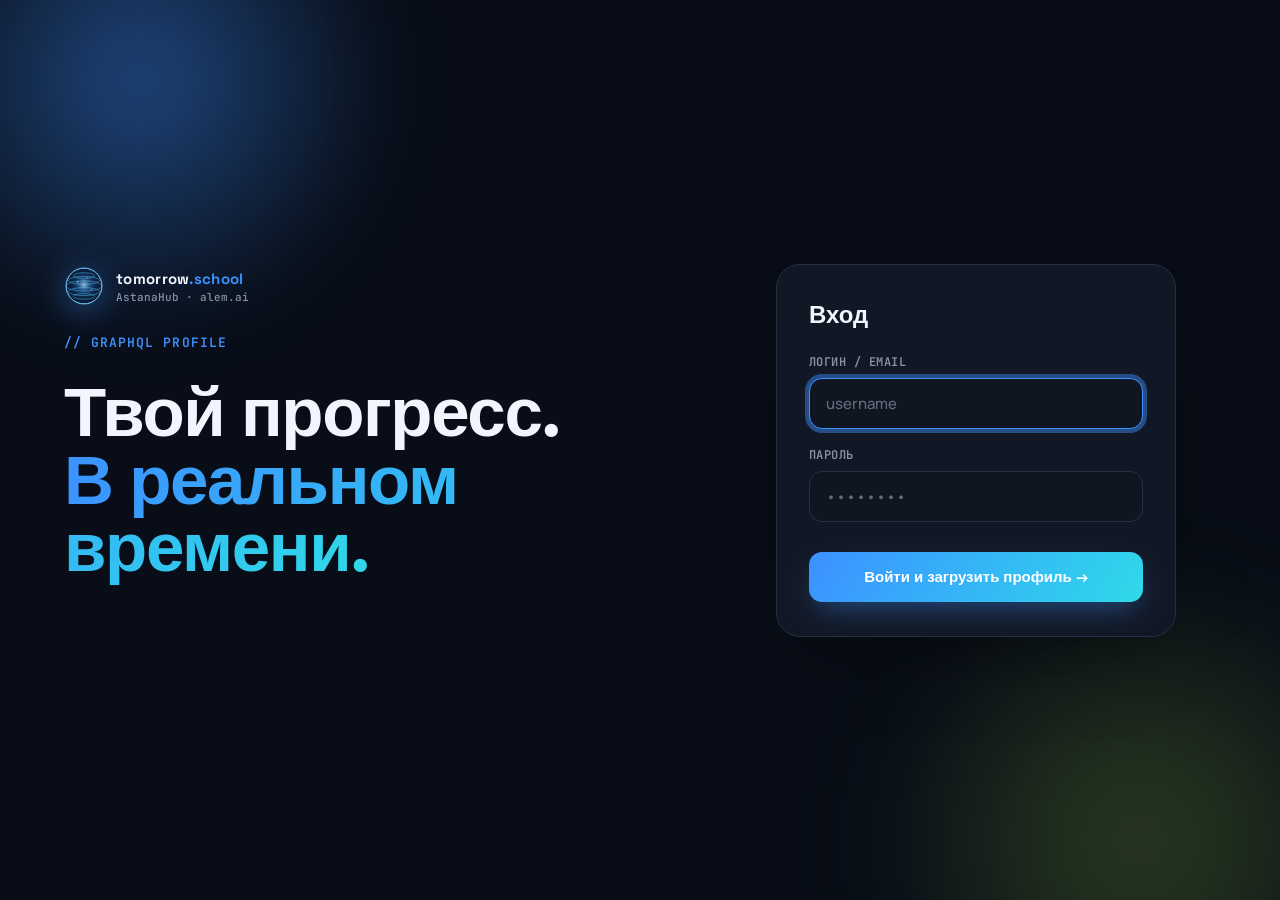
==== commit 576c74b2: "UI fixes" ====
--- a/index.html
+++ b/index.html
@@ -15,7 +15,7 @@
       href="https://fonts.googleapis.com/css2?family=Space+Grotesk:wght@400;500;600;700&family=Manrope:wght@400;500;600;700;800&family=JetBrains+Mono:wght@400;500;600&display=swap"
       rel="stylesheet"
     >
-    <link rel="stylesheet" href="styles.css">
+    <link rel="stylesheet" href="styles.css?v=20260629-public-profile3">
   </head>
   <body>
     <div id="app-root" class="ts-root" data-theme="dark">
@@ -60,37 +60,17 @@
             </div>
             <div class="brand-text">
               <div>tomorrow<span>.school</span></div>
-              <small>peer-to-peer · alem.ai</small>
+              <small>AstanaHub · alem.ai</small>
             </div>
           </div>
 
           <p class="code-eyebrow">// GRAPHQL PROFILE</p>
           <h1 id="login-title">Твой прогресс.<br><span>В реальном времени.</span></h1>
-          <p class="login-intro">
-            XP, аудиты, проекты и навыки — всё из платформы 01&nbsp;Edu через GraphQL.
-            Войди, чтобы открыть свой дашборд.
-          </p>
-
-          <div class="login-preview" aria-label="Preview stats">
-            <div>
-              <strong id="login-preview-xp">—</strong>
-              <span>всего XP</span>
-            </div>
-            <div>
-              <strong id="login-preview-projects">—</strong>
-              <span>проектов</span>
-            </div>
-            <div>
-              <strong id="login-preview-ratio" class="lime">—</strong>
-              <span>audit ratio</span>
-            </div>
-          </div>
         </div>
 
         <div class="login-panel-wrap">
           <article class="login-card" aria-labelledby="signin-title">
             <h2 id="signin-title">Вход</h2>
-            <p>Используй логин и пароль платформы</p>
 
             <form id="login-form" novalidate aria-describedby="login-error">
               <label for="identifier">ЛОГИН / EMAIL</label>
@@ -119,8 +99,6 @@
                 Войти и загрузить профиль →
               </button>
             </form>
-
-            <div class="login-note">Данные профиля загружаются после авторизации</div>
           </article>
         </div>
       </section>
@@ -203,6 +181,7 @@
           </nav>
 
           <div class="header-actions">
+            <a class="graphiql-nav-link" href="./graphiql.html">GraphiQL</a>
             <button id="theme-toggle" class="theme-toggle" type="button" aria-pressed="false" aria-label="Переключить светлую тему">
               <span id="theme-label">DARK</span>
               <span class="switch-track"><span class="switch-knob"></span></span>
@@ -218,7 +197,7 @@
           <section id="panel-profile" class="tab-panel ts-tab" role="tabpanel" tabindex="0" aria-labelledby="tab-profile">
             <section class="hero-card">
               <div class="hero-copy">
-                <div class="mono-accent" data-placeholder tabindex="0" aria-label="Under construction. Placeholder data.">ASTANA · ALEM.AI</div>
+                <div class="mono-accent" data-placeholder tabindex="0" aria-label="Under construction. Placeholder data.">AstanaHub · Alem.ai</div>
                 <h1>Привет, <span id="profile-first-name">—</span> 👋</h1>
                 <div class="identity-line">
                   <span id="profile-handle">@—</span>
@@ -230,8 +209,8 @@
               <div class="level-wrap" data-placeholder tabindex="0" aria-label="Under construction. Placeholder data.">
                 <div class="level-copy">
                   <span>УРОВЕНЬ</span>
-                  <strong id="level-next-label">до LVL 33</strong>
-                  <small id="level-next-note">63.1 kB до апа</small>
+                  <strong id="level-next-label">8 ур. до следующего ранга</strong>
+                  <small id="level-next-note">след. ранг Basic developer</small>
                 </div>
                 <div id="level-ring" class="level-ring" data-ring-target="58">
                   <div><strong id="level-value" data-count-placeholder="32">32</strong><span>LEVEL</span></div>
@@ -240,25 +219,27 @@
             </section>
 
             <section class="stat-grid">
-              <article class="stat-card ts-card">
+              <article class="stat-card stat-total-xp-card ts-card">
                 <span>ВСЕГО XP</span>
                 <strong id="stat-total-xp" data-count-value="0" data-count-decimals="2">0 B</strong>
                 <small id="stat-total-xp-raw">0 bytes</small>
+              </article>
+              <article class="stat-card ts-card">
+                <span>ПОСЛЕДНЯЯ XP</span>
+                <strong id="stat-latest-xp" class="latest-xp-value cyan-text">No data</strong>
+                <small class="latest-xp-meta">
+                  <span id="stat-latest-project">No project</span>
+                  <span id="stat-latest-date">No date</span>
+                </small>
               </article>
               <article class="stat-card ts-card" data-placeholder tabindex="0" aria-label="Under construction. Placeholder data.">
                 <span>ПРОЕКТОВ ПРОЙДЕНО</span>
                 <strong id="stat-projects-passed" data-count-placeholder="47">47</strong>
                 <small id="stat-projects-note" class="lime-text">—</small>
               </article>
-              <article class="stat-card ts-card">
-                <span>AUDIT RATIO</span>
-                <strong id="stat-audit-ratio" class="lime-text" data-count-value="0" data-count-decimals="2">0</strong>
-                <small id="audit-balance-label">баланс аудитов</small>
-              </article>
-              <article class="stat-card ts-card">
-                <span>ПОСЛЕДНЯЯ XP</span>
-                <strong id="stat-latest-xp" class="latest-xp-value cyan-text">No data</strong>
-                <small><span id="stat-latest-project">No project</span> · <span id="stat-latest-date">No date</span></small>
+              <article class="stat-card skill-stat-card ts-card" data-placeholder tabindex="0" aria-label="Under construction. Placeholder data.">
+                <span>ПОСЛЕДНИЙ НАВЫК</span>
+                <strong id="last-skill-value" class="last-skill-value cyan-text">AI</strong>
               </article>
             </section>
 
@@ -273,16 +254,6 @@
                   <div class="progress-label"><span id="next-rank-label">до ранга Basic developer</span><span id="next-rank-distance">8 уровня</span></div>
                   <div class="mini-progress"><span id="next-rank-progress" class="ts-fill" style="width: 58%"></span></div>
                 </div>
-              </article>
-              <article class="compact-card ts-card" data-placeholder tabindex="0" aria-label="Under construction. Placeholder data.">
-                <span class="card-label"><span class="card-icon">⚑</span><span>CHECKPOINT</span></span>
-                <strong id="checkpoint-value">100</strong>
-                <small id="checkpoint-note">контрольный уровень</small>
-              </article>
-              <article class="compact-card ts-card" data-placeholder tabindex="0" aria-label="Under construction. Placeholder data.">
-                <span class="card-label"><span class="card-icon">⚙</span><span>ПОСЛЕДНИЙ НАВЫК</span></span>
-                <strong id="last-skill-value" class="last-skill-value cyan-text">AI</strong>
-                <small id="last-skill-note">недавно прокачан</small>
               </article>
             </section>
 
@@ -299,11 +270,6 @@
                     <p id="audit-status-note">Данные будут рассчитаны после загрузки профиля.</p>
                   </div>
                 </div>
-                <div class="audit-legend">
-                  <span><i class="red"></i>&lt; 0.5</span>
-                  <span><i class="yellow"></i>0.6–0.8</span>
-                  <span><i class="green"></i>&gt; 0.8</span>
-                </div>
                 <div class="audit-bar">
                   <div class="progress-label"><span>Сделано (отдано)</span><span id="audit-up-value">0 B</span></div>
                   <div class="mini-progress"><span id="audit-up-bar" class="ts-fill"></span></div>
@@ -319,8 +285,8 @@
                 <dl>
                   <div><dt>Логин</dt><dd id="info-login">—</dd></div>
                   <div><dt>ID</dt><dd id="info-id">#—</dd></div>
-                  <div data-placeholder tabindex="0" aria-label="Under construction. Placeholder data."><dt>Кампус</dt><dd id="profile-campus">Astana</dd></div>
-                  <div data-placeholder tabindex="0" aria-label="Under construction. Placeholder data."><dt>Когорта</dt><dd id="profile-cohort">Бассейн #3</dd></div>
+                  <div data-placeholder tabindex="0" aria-label="Under construction. Placeholder data."><dt>Кампус</dt><dd id="profile-campus">AstanaHub</dd></div>
+                  <div data-placeholder tabindex="0" aria-label="Under construction. Placeholder data."><dt>Поток</dt><dd id="profile-cohort">3</dd></div>
                 </dl>
               </article>
             </section>
@@ -332,7 +298,7 @@
                 <p>// ТРАЕКТОРИЯ</p>
                 <h2>Прогресс и ранги</h2>
               </div>
-              <span>путь по curriculum · Astana</span>
+              <span>путь по curriculum · AstanaHub</span>
             </div>
             <div id="progress-warning" class="warning-strip" data-placeholder tabindex="0" aria-label="Under construction. Placeholder data.">
               <span>⚠️</span>
@@ -397,7 +363,10 @@
             </section>
             <div class="tier-legend" data-placeholder tabindex="0" aria-label="Under construction. Placeholder data.">
               <span>ТИРЫ:</span>
-              <strong class="tier-none">—</strong>
+              <strong class="tier-code">★☆☆ Code Explorer</strong>
+              <strong class="tier-bug">★★☆ Bug Squasher</strong>
+              <strong class="tier-script">★★★ Script Wizard</strong>
+              <strong class="tier-master">★★★★ Master Hacker</strong>
             </div>
             <section data-placeholder tabindex="0" aria-label="Under construction. Placeholder data.">
               <h3 class="subhead">Технические навыки</h3>
@@ -431,6 +400,10 @@
                 <article class="skill-card ts-card"><div><strong>GraphQL</strong><span>0/1</span></div><em class="tier-none">—</em><i class="ts-fill" style="width: 0"></i></article>
               </div>
             </section>
+            <section class="life-skills-note">
+              <h3 class="subhead">Life Skills</h3>
+              <p class="muted-copy">Builds essential personal, relational, and professional competencies through structured learning and practical activities, strengthening communication, collaboration, resilience, and leadership</p>
+            </section>
           </section>
 
           <section id="panel-stats" class="tab-panel ts-tab" role="tabpanel" tabindex="0" aria-labelledby="tab-stats" hidden>
@@ -439,7 +412,7 @@
                 <p>// АНАЛИТИКА</p>
                 <h2>Статистика</h2>
               </div>
-              <span>XP, аудиты и распределение по потокам</span>
+              <span>XP: распределение по задачам и потокам</span>
             </div>
             <section class="wide-card">
               <div class="section-title-row">
@@ -447,50 +420,6 @@
                 <span id="activity-summary">0 активных дней · 0 недель · по XP</span>
               </div>
               <div id="activity-heatmap" class="heatmap-wrap"></div>
-            </section>
-            <section class="wide-card">
-              <div class="section-title-row">
-                <h3>Накопленный XP</h3>
-                <span>кумулятивно · все транзакции</span>
-              </div>
-              <div id="cumulative-chart" class="chart-box"></div>
-            </section>
-            <section class="stats-split stats-main-grid">
-              <article class="wide-card">
-                <h3>XP по проектам</h3>
-                <div id="project-chart" class="project-chart-box"></div>
-              </article>
-              <article class="wide-card audit-radial-card">
-                <h3>Audit ratio</h3>
-                <div class="radial-wrap">
-                  <div id="audit-radial"></div>
-                  <div class="radial-center">
-                    <strong id="radial-ratio">0</strong>
-                    <span>ratio</span>
-                  </div>
-                </div>
-                <div class="radial-legend">
-                  <span><i></i>Сделано</span>
-                  <span><i></i>Получено</span>
-                </div>
-              </article>
-            </section>
-            <section class="stats-split stats-skills-grid">
-              <article class="wide-card radar-card" data-placeholder tabindex="0" aria-label="Under construction. Placeholder data.">
-                <h3>Навыки</h3>
-                <div id="stats-skills-radar"></div>
-              </article>
-              <article class="wide-card" data-placeholder tabindex="0" aria-label="Under construction. Placeholder data.">
-                <h3>Разбивка навыков</h3>
-                <div id="skill-breakdown" class="breakdown-list">
-                  <div><span>Golang</span><i><b class="ts-fill" style="width: 88%"></b></i><strong>88</strong></div>
-                  <div><span>JavaScript</span><i><b class="ts-fill" style="width: 78%"></b></i><strong>78</strong></div>
-                  <div><span>Rust</span><i><b class="ts-fill" style="width: 54%"></b></i><strong>54</strong></div>
-                  <div><span>Algorithms</span><i><b class="ts-fill" style="width: 70%"></b></i><strong>70</strong></div>
-                  <div><span>SQL</span><i><b class="ts-fill" style="width: 62%"></b></i><strong>62</strong></div>
-                  <div><span>HTML/CSS</span><i><b class="ts-fill" style="width: 82%"></b></i><strong>82</strong></div>
-                </div>
-              </article>
             </section>
             <section class="wide-card" data-placeholder tabindex="0" aria-label="Under construction. Placeholder data.">
               <div class="section-title-row">
@@ -500,7 +429,26 @@
                   <span><i class="dashed"></i>средний студент · 540 kB</span>
                 </span>
               </div>
-              <p class="muted-copy">Накопленный XP в сравнении со средним по всем потокам</p>
+              <p class="muted-copy">XP за выбранный период в сравнении со студентами из выбранной группы</p>
+              <div class="compare-toolbar">
+                <label class="select-control" for="compare-period">
+                  <span>Период</span>
+                  <select id="compare-period">
+                    <option value="start">since the start of the course</option>
+                    <option value="week">for the last week</option>
+                    <option value="month">for the last month</option>
+                    <option value="3m">for the last 3 months</option>
+                    <option value="6m" selected>for the last 6 months</option>
+                  </select>
+                </label>
+                <label class="select-control" for="compare-population">
+                  <span>Population</span>
+                  <select id="compare-population">
+                    <option value="all" selected>All students</option>
+                    <option value="batch">Batch 3</option>
+                  </select>
+                </label>
+              </div>
               <div id="compare-chart"></div>
             </section>
             <section class="wide-card" data-placeholder tabindex="0" aria-label="Under construction. Placeholder data.">
@@ -518,6 +466,16 @@
                 <strong id="histogram-bins-label">50</strong>
               </div>
               <div id="distribution-chart"></div>
+            </section>
+            <section class="wide-card project-xp-card">
+              <div class="section-title-row">
+                <h3>XP по проектам</h3>
+              </div>
+              <div id="project-chart" class="project-xp-list"></div>
+              <div class="project-list-actions">
+                <button id="project-list-more" class="project-list-more" type="button">Показать следующие</button>
+                <button id="project-list-all" class="project-list-more" type="button">Показать все</button>
+              </div>
             </section>
           </section>
 
@@ -546,7 +504,13 @@
               <button type="button" data-board-filter="Batch 9">Batch 9</button>
               <button type="button" data-board-filter="Staff">Staff</button>
             </div>
-            <div id="board-count-note" class="board-note" data-placeholder tabindex="0" aria-label="Under construction. Placeholder data.">Статичный snapshot dashboard · показано: 507</div>
+            <div class="board-toolbar">
+              <div id="board-count-note" class="board-note" data-placeholder tabindex="0" aria-label="Under construction. Placeholder data.">Статичный snapshot dashboard · показано: 507</div>
+              <div class="board-search" role="search">
+                <label for="board-search-input">Поиск</label>
+                <input id="board-search-input" type="search" autocomplete="off" placeholder="тег, имя или фамилия">
+              </div>
+            </div>
             <section class="leaderboard-card" data-placeholder tabindex="0" aria-label="Under construction. Placeholder data.">
               <div class="leaderboard-table">
                 <div class="leader-head"><span>РАНГ</span><span></span><span>СТУДЕНТ</span><span>УР.</span><span>XP</span><span>ЧАСЫ</span><span>ПРОЕКТ</span><span>ТРЕНД</span></div>
@@ -561,7 +525,7 @@
                 <p>// ВИТРИНА</p>
                 <h2>Публичный профиль</h2>
               </div>
-              <span>так тебя видят команды</span>
+              <span>так тебя видят другие</span>
             </div>
             <div class="notice-strip" data-placeholder tabindex="0" aria-label="Under construction. Placeholder data.">
               <span>👁</span>
@@ -571,17 +535,23 @@
               <div id="public-avatar" class="avatar avatar-large">—</div>
               <div class="public-main">
                 <h1 id="public-name">—</h1>
-                <div><span id="public-handle">@—</span><span id="public-meta" data-placeholder tabindex="0" aria-label="Under construction. Placeholder data.">· Batch 3 · Astana</span></div>
-                <p id="public-availability" data-placeholder tabindex="0" aria-label="Under construction. Placeholder data."><i></i>Доступен для команды</p>
+                <div><span id="public-handle">@—</span><span id="public-meta" data-placeholder tabindex="0" aria-label="Under construction. Placeholder data.">· Поток 3</span></div>
+                <p id="public-availability"><i></i>Доступен</p>
               </div>
               <div class="public-stats">
-                <div data-placeholder tabindex="0" aria-label="Under construction. Placeholder data."><strong id="public-level">32</strong><span>уровень</span></div>
-                <div><strong id="public-total-xp">0 B</strong><span>всего XP</span></div>
-                <div><strong id="public-audit-ratio" class="lime-text">0</strong><span>audit ratio</span></div>
+                <div class="public-stat public-stat-level" data-placeholder tabindex="0" aria-label="Under construction. Placeholder data."><strong id="public-level">32</strong><span>уровень</span></div>
+                <div class="public-stat public-stat-xp">
+                  <strong id="public-total-xp">0 B</strong>
+                  <span>всего XP</span>
+                  <div class="public-substat public-audit-ratio">
+                    <strong id="public-audit-ratio">0</strong>
+                    <span>audit ratio</span>
+                  </div>
+                </div>
               </div>
             </section>
             <section class="wide-card" data-placeholder tabindex="0" aria-label="Under construction. Placeholder data.">
-              <div class="section-title-row"><h3>Командная работа</h3><span>по совместным проектам и аудитам</span></div>
+              <div class="section-title-row team-section-title"><h3>Командная работа</h3></div>
               <div id="team-tags" class="team-tags">
                 <div><span>🤝</span><strong>Командный игрок</strong><small>22 совместных проекта</small></div>
                 <div><span>⚖️</span><strong>Честный аудитор</strong><small>48 проведённых аудитов</small></div>
@@ -608,7 +578,7 @@
                 </div>
               </div>
             </section>
-            <section class="wide-card radar-card" data-placeholder tabindex="0" aria-label="Under construction. Placeholder data.">
+            <section class="wide-card radar-card public-radar-card" data-placeholder tabindex="0" aria-label="Under construction. Placeholder data.">
               <div class="section-title-row">
                 <h3>Навыки</h3>
                 <span class="segmented public-radar-controls">
@@ -623,6 +593,6 @@
       </section>
     </div>
 
-    <script type="module" src="js/app.js?v=20260628-live-data7"></script>
+    <script type="module" src="js/app.js?v=20260629-public-profile2"></script>
   </body>
 </html>
--- a/styles.css
+++ b/styles.css
@@ -159,12 +159,14 @@
 }
 
 .login-copy {
+  align-self: center;
   display: flex;
   flex-direction: column;
-  justify-content: center;
+  justify-content: flex-start;
   gap: 28px;
+  min-height: 368px;
   min-width: 0;
-  padding: 6vw 5vw;
+  padding: 0 5vw;
 }
 
 .brand-mark,
@@ -298,33 +300,6 @@
   -webkit-background-clip: text;
 }
 
-.login-intro {
-  max-width: 440px;
-  margin: 0;
-  color: var(--muted);
-  font: 400 18px/1.55 "Manrope", sans-serif;
-}
-
-.login-preview {
-  display: flex;
-  flex-wrap: wrap;
-  gap: 26px;
-  margin-top: 4px;
-}
-
-.login-preview strong {
-  display: block;
-  color: var(--text);
-  font: 600 26px "JetBrains Mono", monospace;
-}
-
-.login-preview span {
-  display: block;
-  margin-top: 3px;
-  color: var(--muted);
-  font: 500 12px "Manrope", sans-serif;
-}
-
 .lime,
 .lime-text {
   color: var(--lime) !important;
@@ -353,14 +328,8 @@
 }
 
 .login-card h2 {
-  margin: 0 0 6px;
+  margin: 0 0 24px;
   font: 600 24px "Space Grotesk", sans-serif;
-}
-
-.login-card p {
-  margin: 0 0 24px;
-  color: var(--muted);
-  font: 400 14px "Manrope", sans-serif;
 }
 
 .login-card form {
@@ -433,16 +402,6 @@
   transform: translateY(0);
 }
 
-.login-note {
-  margin-top: 18px;
-  padding: 12px 14px;
-  border: 1px dashed var(--brd);
-  border-radius: 11px;
-  color: var(--muted);
-  background: var(--bg2);
-  font: 500 12px "JetBrains Mono", monospace;
-}
-
 .loading-view {
   position: relative;
   z-index: 1;
@@ -601,6 +560,19 @@
   align-items: center;
   flex: 0 0 auto;
   gap: 14px;
+}
+
+.graphiql-nav-link {
+  display: inline-flex;
+  min-height: 38px;
+  align-items: center;
+  padding: 8px 13px;
+  border: 1px solid var(--brd);
+  border-radius: 10px;
+  color: var(--text);
+  background: var(--bg2);
+  font: 600 13px "Space Grotesk", sans-serif;
+  text-decoration: none;
 }
 
 .theme-toggle {
@@ -770,23 +742,25 @@
   text-align: right;
 }
 
-.level-copy span,
+.level-copy span {
+  display: block;
+  color: var(--text);
+  font: 700 16px "Space Grotesk", sans-serif;
+}
+
+.level-copy strong {
+  display: block;
+  margin-top: 3px;
+  color: var(--muted);
+  font: 600 12px "JetBrains Mono", monospace;
+  letter-spacing: 0.04em;
+}
+
 .level-copy small {
   display: block;
-  color: var(--muted);
+  margin-top: 3px;
+  color: var(--blue);
   font: 500 12px "JetBrains Mono", monospace;
-}
-
-.level-copy strong {
-  display: block;
-  margin-top: 2px;
-  color: var(--text);
-  font: 700 16px "Space Grotesk", sans-serif;
-}
-
-.level-copy small {
-  margin-top: 2px;
-  color: var(--blue);
 }
 
 .level-ring {
@@ -886,11 +860,34 @@
   font-size: 30px;
 }
 
+.stat-total-xp-card strong {
+  font-size: 42px;
+}
+
+.skill-stat-card .last-skill-value {
+  color: var(--cyan);
+  font-family: "Space Grotesk", sans-serif;
+  font-size: 34px;
+}
+
 .stat-card small {
   display: block;
   margin-top: 6px;
   color: var(--muted);
   font: 500 12px "JetBrains Mono", monospace;
+}
+
+.latest-xp-meta span {
+  display: block;
+}
+
+#stat-latest-project {
+  overflow-wrap: anywhere;
+}
+
+#stat-latest-date {
+  margin-top: 2px;
+  white-space: nowrap;
 }
 
 .triple-grid,
@@ -902,7 +899,7 @@
 }
 
 .triple-grid {
-  grid-template-columns: 1.5fr 1fr 1fr;
+  grid-template-columns: 1fr;
 }
 
 .profile-two-col,
@@ -1103,14 +1100,6 @@
   font: 500 12.5px/1.45 "Manrope", sans-serif;
 }
 
-.audit-legend {
-  display: flex;
-  flex-wrap: wrap;
-  gap: 14px;
-  margin-bottom: 22px;
-}
-
-.audit-legend span,
 .radial-legend span {
   display: flex;
   align-items: center;
@@ -1119,23 +1108,10 @@
   font: 500 11px "JetBrains Mono", monospace;
 }
 
-.audit-legend i,
 .radial-legend i {
   width: 9px;
   height: 9px;
   border-radius: 2px;
-}
-
-.audit-legend .red {
-  background: var(--red);
-}
-
-.audit-legend .yellow {
-  background: var(--yellow);
-}
-
-.audit-legend .green {
-  background: var(--lime);
 }
 
 .audit-bar + .audit-bar {
@@ -1483,6 +1459,10 @@
   font-size: 18px;
 }
 
+.life-skills-note {
+  margin-top: 35px;
+}
+
 .skill-card-grid {
   display: grid;
   grid-template-columns: repeat(auto-fill, minmax(280px, 1fr));
@@ -1521,6 +1501,7 @@
 
 .skill-card em {
   display: inline-flex;
+  align-items: center;
   gap: 7px;
   margin-bottom: 14px;
   padding: 5px 12px;
@@ -1533,6 +1514,16 @@
   white-space: nowrap;
 }
 
+.skill-card em .tier-name,
+.skill-card em .tier-stars {
+  color: inherit;
+  font: inherit;
+}
+
+.skill-card em .tier-stars {
+  letter-spacing: 0.02em;
+}
+
 .skill-card > i {
   display: block;
   height: 8px;
@@ -1637,6 +1628,7 @@
 
 .chart-box,
 .project-chart-box,
+.project-xp-list,
 #compare-chart,
 #distribution-chart {
   min-width: 0;
@@ -1666,6 +1658,64 @@
   max-width: none;
 }
 
+.project-xp-list {
+  display: grid;
+  gap: 8px;
+  overflow-x: visible;
+}
+
+.project-xp-row {
+  display: grid;
+  grid-template-columns: minmax(0, 1fr) auto;
+  align-items: center;
+  gap: 16px;
+  min-height: 42px;
+  padding: 10px 12px;
+  border: 1px solid var(--brd);
+  border-radius: 8px;
+  background: var(--card2);
+}
+
+.project-xp-name {
+  min-width: 0;
+  overflow: hidden;
+  color: var(--text);
+  font: 600 13px "Manrope", sans-serif;
+  text-overflow: ellipsis;
+  white-space: nowrap;
+}
+
+.project-xp-value {
+  color: var(--cyan);
+  font: 700 13px "JetBrains Mono", monospace;
+  white-space: nowrap;
+}
+
+.project-list-more {
+  min-height: 32px;
+  padding: 7px 13px;
+  border: 1px solid var(--brd);
+  border-radius: 8px;
+  color: var(--blue);
+  background: var(--card2);
+  font: 700 12px "JetBrains Mono", monospace;
+}
+
+.project-list-actions {
+  display: flex;
+  flex-wrap: wrap;
+  gap: 10px;
+  justify-content: flex-end;
+  margin-top: 14px;
+}
+
+.project-list-more:hover,
+.project-list-more:focus-visible {
+  border-color: var(--blue);
+  color: #fff;
+  background: var(--blue);
+}
+
 .chart-grid-line {
   stroke: var(--grid);
   stroke-width: 1;
@@ -1725,6 +1775,29 @@
 .histogram-marker {
   fill: var(--lime);
   font-weight: 600;
+}
+
+.histogram-bar-value {
+  opacity: 0;
+  pointer-events: none;
+  fill: var(--text);
+  font: 700 11px "JetBrains Mono", monospace;
+  transition: opacity 0.12s ease;
+}
+
+.histogram-range-value {
+  opacity: 0;
+  pointer-events: none;
+  fill: var(--muted);
+  font: 700 11px "JetBrains Mono", monospace;
+  transition: opacity 0.12s ease;
+}
+
+.histogram-bar-group:hover .histogram-bar-value,
+.histogram-bar-group:focus .histogram-bar-value,
+.histogram-bar-group:hover .histogram-range-value,
+.histogram-bar-group:focus .histogram-range-value {
+  opacity: 1;
 }
 
 .histogram-y-title {
@@ -1880,6 +1953,42 @@
   border-top: 2px dashed var(--muted);
 }
 
+.compare-toolbar {
+  display: flex;
+  flex-wrap: wrap;
+  gap: 14px;
+  margin-top: 18px;
+}
+
+.select-control {
+  display: grid;
+  gap: 6px;
+  min-width: min(100%, 260px);
+}
+
+.select-control span {
+  color: var(--muted);
+  font: 600 12px "JetBrains Mono", monospace;
+  letter-spacing: 0.04em;
+}
+
+.select-control select {
+  min-height: 42px;
+  padding: 0 42px 0 14px;
+  border: 1px solid var(--brd);
+  border-radius: 8px;
+  color: var(--text);
+  background: var(--card2);
+  font: 700 13px "JetBrains Mono", monospace;
+  cursor: pointer;
+}
+
+.select-control select:focus {
+  border-color: var(--blue);
+  outline: 2px solid var(--blue-a);
+  outline-offset: 2px;
+}
+
 .range-row {
   flex-wrap: wrap;
   gap: 16px;
@@ -1939,6 +2048,50 @@
   font: 500 12px "JetBrains Mono", monospace;
 }
 
+.board-toolbar {
+  display: flex;
+  align-items: flex-start;
+  justify-content: space-between;
+  gap: 18px;
+  margin-top: -4px;
+}
+
+.board-search {
+  display: grid;
+  grid-template-columns: minmax(190px, 280px);
+  gap: 6px;
+  margin-left: auto;
+}
+
+.board-search label {
+  grid-column: 1 / -1;
+  color: var(--muted);
+  font: 600 11px "JetBrains Mono", monospace;
+  letter-spacing: 0.04em;
+  text-align: left;
+}
+
+.board-search input {
+  min-height: 36px;
+  min-width: 0;
+  padding: 0 12px;
+  border: 1px solid var(--brd);
+  border-radius: 8px;
+  color: var(--text);
+  background: var(--card2);
+  font: 600 12px "JetBrains Mono", monospace;
+}
+
+.board-search input::placeholder {
+  color: var(--muted);
+}
+
+.board-search input:focus {
+  border-color: var(--blue);
+  outline: 2px solid var(--blue-a);
+  outline-offset: 2px;
+}
+
 .leaderboard-card {
   overflow-x: auto;
   padding: 14px;
@@ -1979,6 +2132,18 @@
   border-color: var(--blue);
   background: var(--bg2);
   box-shadow: 0 0 22px -8px var(--blue-a);
+}
+
+.leader-empty {
+  display: grid;
+  min-height: 90px;
+  place-items: center;
+  margin: 8px 0;
+  border: 1px dashed var(--brd);
+  border-radius: 14px;
+  color: var(--muted);
+  background: var(--card2);
+  font: 600 13px "JetBrains Mono", monospace;
 }
 
 .leader-rank {
@@ -2124,9 +2289,21 @@
 }
 
 .public-stats {
-  display: flex;
-  flex-wrap: wrap;
-  gap: 26px;
+  display: grid;
+  grid-template-columns: max-content max-content;
+  align-items: start;
+  justify-content: flex-start;
+  gap: 18px 34px;
+}
+
+.public-stat {
+  display: grid;
+  gap: 2px;
+}
+
+.public-stat-xp {
+  justify-items: end;
+  text-align: right;
 }
 
 .public-stats strong {
@@ -2140,11 +2317,39 @@
   font: 500 11px "Manrope", sans-serif;
 }
 
+.public-substat {
+  margin-top: 12px;
+}
+
+.public-audit-ratio strong {
+  color: var(--audit-color, var(--lime));
+}
+
+.public-radar-card .section-title-row {
+  width: 100%;
+}
+
+.public-radar-controls {
+  margin-left: auto;
+}
+
+.public-radar-card > div:not(.section-title-row) {
+  min-height: 250px;
+}
+
+.public-radar-card svg {
+  width: min(360px, 100%);
+}
+
 .team-tags {
   display: flex;
   flex-wrap: wrap;
   gap: 12px;
   margin: 0 0 26px;
+}
+
+.team-section-title {
+  margin-bottom: 18px;
 }
 
 .team-tags div {
@@ -2156,11 +2361,6 @@
   border: 1px solid var(--brd);
   border-radius: 14px;
   background: var(--bg2);
-}
-
-.team-tags div:first-child {
-  border-color: var(--lime);
-  background: var(--lime-a);
 }
 
 .team-tags span {
@@ -2486,6 +2686,7 @@
   }
 
   .login-copy {
+    align-self: stretch;
     min-height: auto;
     padding: 42px 24px 18px;
   }
